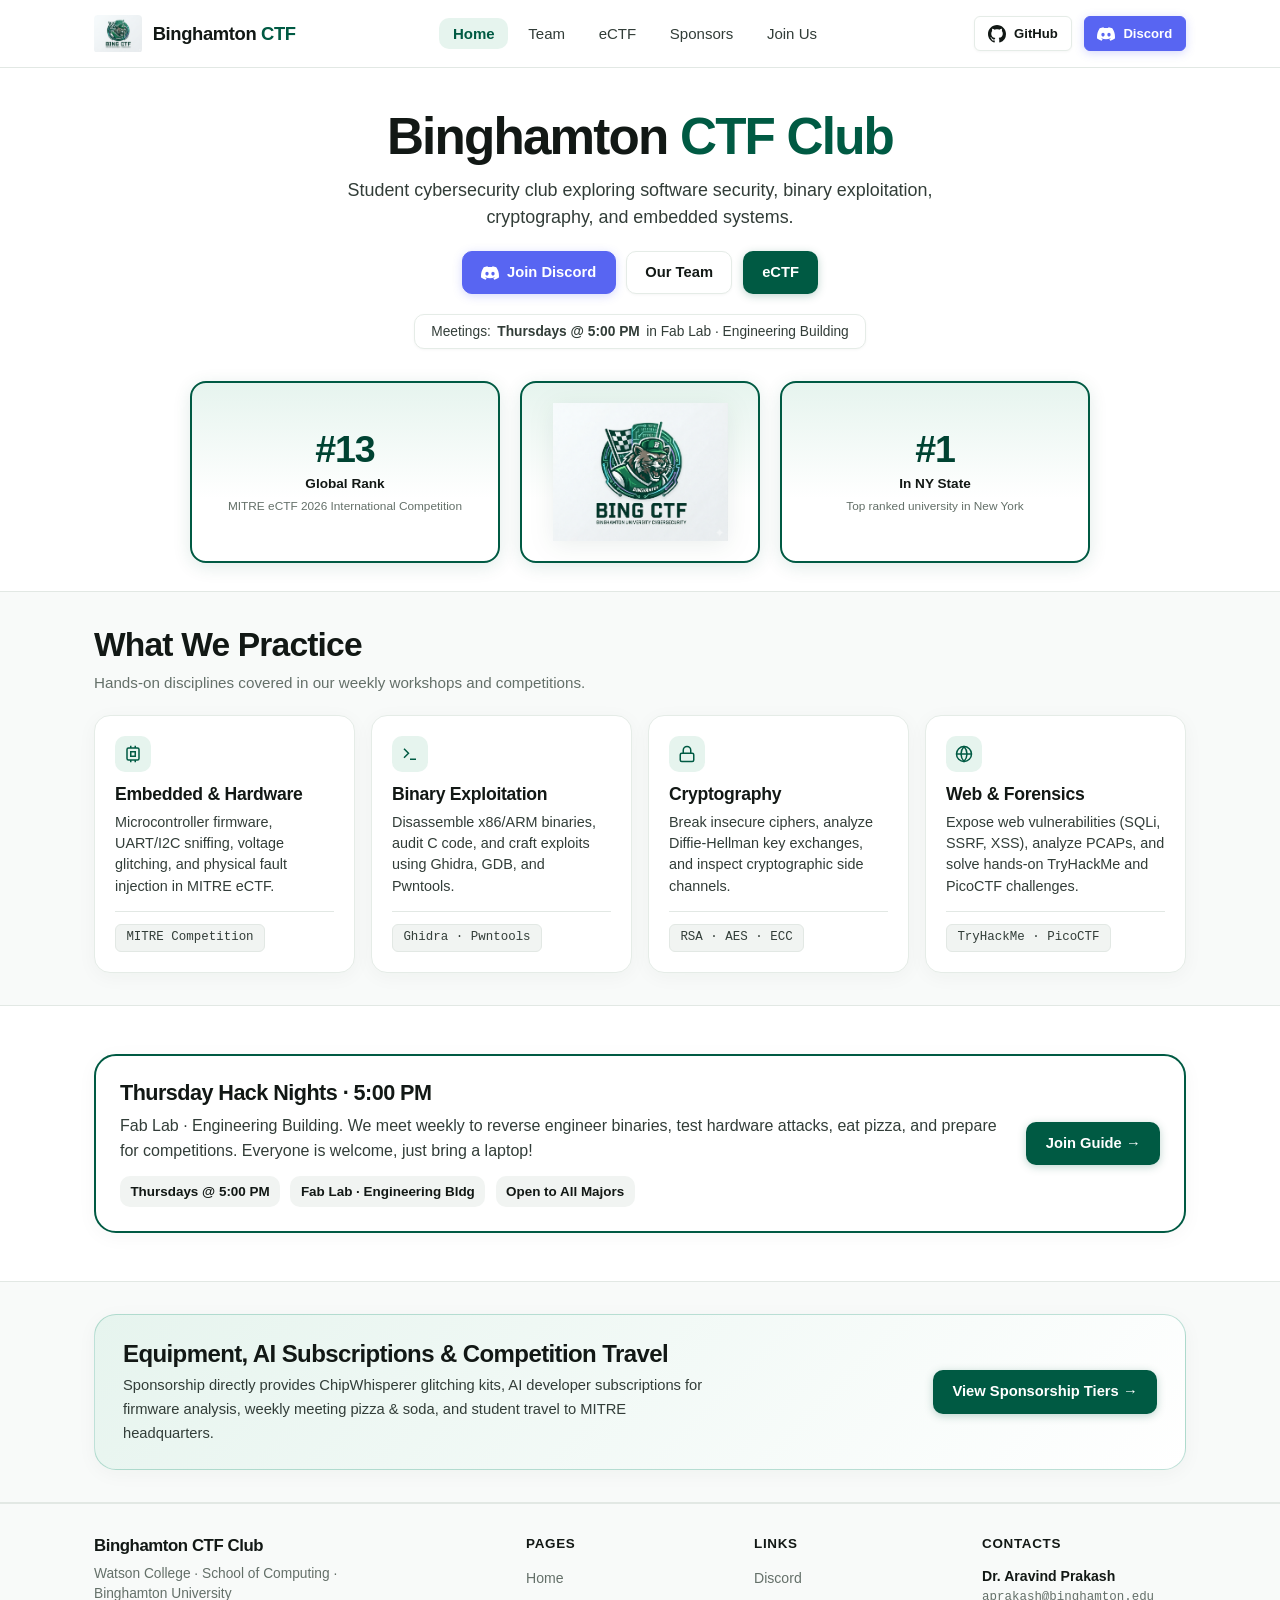
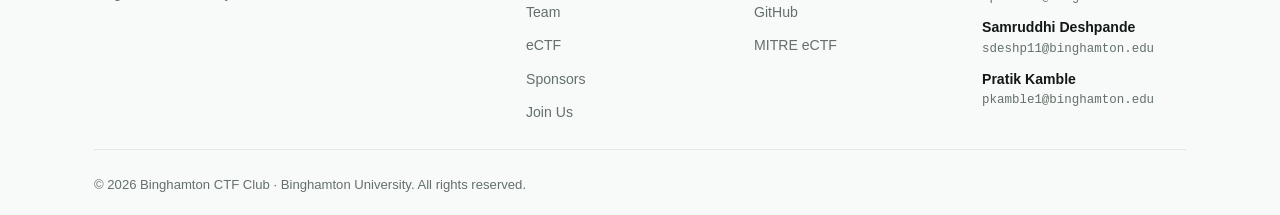
==== index.html @ 00c9251d "Fix team member photos in mobile view and enhance footer contact mailto links" ====
<!DOCTYPE html>
<html lang="en">
<head>
  <meta charset="UTF-8">
  <meta name="viewport" content="width=device-width, initial-scale=1.0, viewport-fit=cover">
  <title>Binghamton CTF Club | Binghamton University</title>
  <meta name="description" content="Official website of Binghamton CTF Club at Binghamton University. Ranked #13 globally in MITRE eCTF 2026. Weekly meetings every Thursday at 5 PM in Fab Lab.">
  <meta name="keywords" content="Binghamton CTF, Binghamton University, eCTF, MITRE eCTF, Watson College, School of Computing, Cybersecurity, Hardware Hacking">
  <meta name="author" content="Binghamton CTF Club">

  <!-- Open Graph -->
  <meta property="og:title" content="Binghamton CTF Club | Binghamton University">
  <meta property="og:description" content="Ranked #13 globally in MITRE eCTF 2026. Hardware security, binary analysis, and cybersecurity competitions.">
  <meta property="og:type" content="website">
  <meta property="og:url" content="https://bing-ctf.github.io/">
  <meta property="og:image" content="https://bing-ctf.github.io/assets/images/ectf-team-2026.jpg">

  <!-- Favicon & Styles -->
  <link rel="icon" type="image/png" href="assets/images/logo.png">
  <link rel="stylesheet" href="assets/css/style.css">
  <link rel="stylesheet" href="assets/css/ectf.css">
</head>
<body>

  <!-- Navigation Header -->
  <header class="site-header" role="banner">
    <div class="container header-container">
      <a href="index.html" class="brand-link" aria-label="Binghamton CTF Club Home">
        <img src="assets/images/logo.png" alt="Binghamton CTF Logo" class="brand-logo">
        <span class="brand-text-full">Binghamton <span style="color:var(--bing-green)">CTF</span></span>
        <span class="brand-text-short">Bing <span style="color:var(--bing-green)">CTF</span></span>
      </a>

      <nav aria-label="Main Navigation">
        <ul class="nav-links">
          <li><a href="index.html" class="nav-link active">Home</a></li>
          <li><a href="team.html" class="nav-link">Team</a></li>
          <li><a href="ectf.html" class="nav-link">eCTF</a></li>
          <li><a href="sponsors.html" class="nav-link">Sponsors</a></li>
          <li><a href="join.html" class="nav-link">Join Us</a></li>
        </ul>
      </nav>

      <div class="header-actions">
        <a href="https://github.com/bing-ctf" target="_blank" rel="noopener noreferrer" class="btn btn-secondary btn-sm" aria-label="GitHub Organization">
          <svg viewBox="0 0 16 16" fill="currentColor" aria-hidden="true"><path d="M8 0C3.58 0 0 3.58 0 8c0 3.54 2.29 6.53 5.47 7.59.4.07.55-.17.55-.38 0-.19-.01-.82-.01-1.49-2.01.37-2.53-.49-2.69-.94-.09-.23-.48-.94-.82-1.13-.28-.15-.68-.52-.01-.53.63-.01 1.08.58 1.23.82.72 1.21 1.87.87 2.33.66.07-.52.28-.87.51-1.07-1.78-.2-3.64-.89-3.64-3.95 0-.87.31-1.59.82-2.15-.08-.2-.36-1.02.08-2.12 0 0 .67-.21 2.2.82.64-.18 1.32-.27 2-.27.68 0 1.36.09 2 .27 1.53-1.04 2.2-.82 2.2-.82.44 1.1.16 1.92.08 2.12.51.56.82 1.27.82 2.15 0 3.07-1.87 3.75-3.65 3.95.29.25.54.73.54 1.48 0 1.07-.01 1.93-.01 2.2 0 .21.15.46.55.38A8.012 8.012 0 0 0 16 8c0-4.42-3.58-8-8-8z"/></svg>
          <span class="desktop-only">GitHub</span>
        </a>

        <a href="https://discord.gg/Rn5ER6Tw" target="_blank" rel="noopener noreferrer" class="btn btn-discord btn-sm" aria-label="Join Discord">
          <svg viewBox="0 0 16 16" fill="currentColor" aria-hidden="true"><path d="M13.545 2.907a13.227 13.227 0 0 0-3.257-1.011.05.05 0 0 0-.052.025c-.141.25-.297.577-.406.833a12.19 12.19 0 0 0-3.658 0 8.258 8.258 0 0 0-.412-.833.051.051 0 0 0-.052-.025c-1.125.194-2.22.534-3.257 1.011a.041.041 0 0 0-.021.018C.356 6.024-.213 9.047.066 12.032c.001.014.01.028.021.037a13.276 13.276 0 0 0 3.995 2.02.05.05 0 0 0 .056-.019c.308-.42.582-.863.818-1.329a.05.05 0 0 0-.01-.059.051.051 0 0 0-.018-.011 8.875 8.875 0 0 1-1.248-.595.05.05 0 0 1-.02-.066.051.051 0 0 1 .015-.019c.084-.063.168-.129.248-.195a.05.05 0 0 1 .051-.007c2.619 1.196 5.454 1.196 8.041 0a.052.052 0 0 1 .053.007c.08.066.164.132.248.195a.051.051 0 0 1-.004.085 8.254 8.254 0 0 1-1.249.594.05.05 0 0 0-.03.03.052.052 0 0 0 .003.041c.24.465.515.909.817 1.329a.05.05 0 0 0 .056.019 13.235 13.235 0 0 0 4.001-2.02.049.049 0 0 0 .021-.037c.334-3.451-.559-6.449-2.366-9.106a.034.034 0 0 0-.02-.019Zm-8.198 7.307c-.789 0-1.438-.724-1.438-1.612 0-.889.637-1.613 1.438-1.613.807 0 1.45.73 1.438 1.613 0 .888-.637 1.612-1.438 1.612Zm5.316 0c-.788 0-1.438-.724-1.438-1.612 0-.889.637-1.613 1.438-1.613.807 0 1.451.73 1.438 1.613 0 .888-.631 1.612-1.438 1.612Z"/></svg>
          <span class="desktop-only">Discord</span>
        </a>
      </div>
    </div>
  </header>



  <main id="main-content">
    <!-- Centered Hero Section with Symmetrical Stat & Logo Trio -->
    <section class="hero hero-centered">
      <div class="container">
        <div class="hero-content hero-content-center">
          <h1 class="hero-title">
            Binghamton <span class="highlight-green">CTF Club</span>
          </h1>

          <p class="hero-subtitle">
            Student cybersecurity club exploring software security, binary exploitation, cryptography, and embedded systems.
          </p>

          <div class="hero-cta-group hero-cta-center">
            <a href="https://discord.gg/Rn5ER6Tw" target="_blank" rel="noopener noreferrer" class="btn btn-discord">
              <svg viewBox="0 0 16 16" fill="currentColor" width="18" height="18"><path d="M13.545 2.907a13.227 13.227 0 0 0-3.257-1.011.05.05 0 0 0-.052.025c-.141.25-.297.577-.406.833a12.19 12.19 0 0 0-3.658 0 8.258 8.258 0 0 0-.412-.833.051.051 0 0 0-.052-.025c-1.125.194-2.22.534-3.257 1.011a.041.041 0 0 0-.021.018C.356 6.024-.213 9.047.066 12.032c.001.014.01.028.021.037a13.276 13.276 0 0 0 3.995 2.02.05.05 0 0 0 .056-.019c.308-.42.582-.863.818-1.329a.05.05 0 0 0-.01-.059.051.051 0 0 0-.018-.011 8.875 8.875 0 0 1-1.248-.595.05.05 0 0 1-.02-.066.051.051 0 0 1 .015-.019c.084-.063.168-.129.248-.195a.05.05 0 0 1 .051-.007c2.619 1.196 5.454 1.196 8.041 0a.052.052 0 0 1 .053.007c.08.066.164.132.248.195a.051.051 0 0 1-.004.085 8.254 8.254 0 0 1-1.249.594.05.05 0 0 0-.03.03.052.052 0 0 0 .003.041c.24.465.515.909.817 1.329a.05.05 0 0 0 .056.019 13.235 13.235 0 0 0 4.001-2.02.049.049 0 0 0 .021-.037c.334-3.451-.559-6.449-2.366-9.106a.034.034 0 0 0-.02-.019Zm-8.198 7.307c-.789 0-1.438-.724-1.438-1.612 0-.889.637-1.613 1.438-1.613.807 0 1.45.73 1.438 1.613 0 .888-.637 1.612-1.438 1.612Zm5.316 0c-.788 0-1.438-.724-1.438-1.612 0-.889.637-1.613 1.438-1.613.807 0 1.451.73 1.438 1.613 0 .888-.631 1.612-1.438 1.612Z"/></svg>
              <span>Join Discord</span>
            </a>
            <a href="team.html" class="btn btn-secondary">Our Team</a>
            <a href="ectf.html" class="btn btn-primary">eCTF</a>
          </div>

          <div class="hero-meeting-pill">
            Meetings: <strong>Thursdays @ 5:00 PM</strong> in Fab Lab · Engineering Building
          </div>
        </div>

        <!-- Symmetrical Trio: #13 | Logo | #1 -->
        <div class="hero-trio-grid">
          <!-- Left: #13 Global Rank -->
          <div class="stat-card stat-featured">
            <div class="stat-number">#13</div>
            <div class="stat-label">Global Rank</div>
            <div class="stat-desc">MITRE eCTF 2026 International Competition</div>
          </div>

          <!-- Center: Club Logo between the boxes -->
          <div class="hero-center-logo-card">
            <img src="assets/images/logo.png" alt="Binghamton CTF Club Logo" class="hero-center-logo">
          </div>

          <!-- Right: #1 In NY State -->
          <div class="stat-card stat-featured">
            <div class="stat-number">#1</div>
            <div class="stat-label">In NY State</div>
            <div class="stat-desc">Top ranked university in New York</div>
          </div>
        </div>
      </div>
    </section>

    <!-- What We Do: 4 Clean Tracks in One Row -->
    <section class="section section-alt">
      <div class="container">
        <div class="section-header">
          <h2 class="section-title">What We Practice</h2>
          <p class="section-desc">Hands-on disciplines covered in our weekly workshops and competitions.</p>
        </div>

        <div class="card-grid practice-grid">
          <div class="card">
            <div class="card-icon">
              <svg viewBox="0 0 24 24" fill="none" stroke="currentColor" stroke-width="2"><rect x="4" y="4" width="16" height="16" rx="2" ry="2"></rect><rect x="9" y="9" width="6" height="6"></rect><line x1="9" y1="1" x2="9" y2="4"></line><line x1="15" y1="1" x2="15" y2="4"></line><line x1="9" y1="20" x2="9" y2="23"></line><line x1="15" y1="20" x2="15" y2="23"></line></svg>
            </div>
            <h3 class="card-title">Embedded & Hardware</h3>
            <p class="card-body">Microcontroller firmware, UART/I2C sniffing, voltage glitching, and physical fault injection in MITRE eCTF.</p>
            <div class="card-footer">
              <span class="tag tag-mono">MITRE Competition</span>
            </div>
          </div>

          <div class="card">
            <div class="card-icon">
              <svg viewBox="0 0 24 24" fill="none" stroke="currentColor" stroke-width="2"><polyline points="4 17 10 11 4 5"></polyline><line x1="12" y1="19" x2="20" y2="19"></line></svg>
            </div>
            <h3 class="card-title">Binary Exploitation</h3>
            <p class="card-body">Disassemble x86/ARM binaries, audit C code, and craft exploits using Ghidra, GDB, and Pwntools.</p>
            <div class="card-footer">
              <span class="tag tag-mono">Ghidra · Pwntools</span>
            </div>
          </div>

          <div class="card">
            <div class="card-icon">
              <svg viewBox="0 0 24 24" fill="none" stroke="currentColor" stroke-width="2"><rect x="3" y="11" width="18" height="11" rx="2" ry="2"></rect><path d="M7 11V7a5 5 0 0 1 10 0v4"></path></svg>
            </div>
            <h3 class="card-title">Cryptography</h3>
            <p class="card-body">Break insecure ciphers, analyze Diffie-Hellman key exchanges, and inspect cryptographic side channels.</p>
            <div class="card-footer">
              <span class="tag tag-mono">RSA · AES · ECC</span>
            </div>
          </div>

          <div class="card">
            <div class="card-icon">
              <svg viewBox="0 0 24 24" fill="none" stroke="currentColor" stroke-width="2"><circle cx="12" cy="12" r="10"></circle><line x1="2" y1="12" x2="22" y2="12"></line><path d="M12 2a15.3 15.3 0 0 1 4 10 15.3 15.3 0 0 1-4 10 15.3 15.3 0 0 1-4-10 15.3 15.3 0 0 1 4-10z"></path></svg>
            </div>
            <h3 class="card-title">Web & Forensics</h3>
            <p class="card-body">Expose web vulnerabilities (SQLi, SSRF, XSS), analyze PCAPs, and solve hands-on TryHackMe and PicoCTF challenges.</p>
            <div class="card-footer">
              <span class="tag tag-mono">TryHackMe · PicoCTF</span>
            </div>
          </div>
        </div>
      </div>
    </section>

    <!-- Weekly Meetings Section -->
    <section class="section">
      <div class="container">
        <div class="meeting-banner">
          <div class="meeting-info">
            <h3>Thursday Hack Nights · 5:00 PM</h3>
            <p>Fab Lab · Engineering Building. We meet weekly to reverse engineer binaries, test hardware attacks, eat pizza, and prepare for competitions. Everyone is welcome, just bring a laptop!</p>
            <div class="meeting-meta">
              <span class="meeting-badge">Thursdays @ 5:00 PM</span>
              <span class="meeting-badge">Fab Lab · Engineering Bldg</span>
              <span class="meeting-badge">Open to All Majors</span>
            </div>
          </div>
          <div>
            <a href="join.html" class="btn btn-primary">Join Guide &rarr;</a>
          </div>
        </div>
      </div>
    </section>

    <!-- Sponsor Teaser Banner -->
    <section class="section section-alt">
      <div class="container">
        <div class="callout-banner">
          <div>
            <h3 style="font-size:1.5rem;margin-bottom:0.35rem">Equipment, AI Subscriptions & Competition Travel</h3>
            <p style="max-width:580px;font-size:0.92rem;color:var(--text-secondary);margin:0">
              Sponsorship directly provides ChipWhisperer glitching kits, AI developer subscriptions for firmware analysis, weekly meeting pizza & soda, and student travel to MITRE headquarters.
            </p>
          </div>
          <div>
            <a href="sponsors.html" class="btn btn-primary">View Sponsorship Tiers &rarr;</a>
          </div>
        </div>
      </div>
    </section>
  </main>

  <!-- Site Footer -->
  <footer class="site-footer">
    <div class="container">
      <div class="footer-grid">
        <div class="footer-brand">
          <h4>Binghamton CTF Club</h4>
          <p>Watson College · School of Computing · Binghamton University</p>
        </div>

        <div class="footer-col">
          <h5>Pages</h5>
          <ul class="footer-links">
            <li><a href="index.html" class="footer-link">Home</a></li>
            <li><a href="team.html" class="footer-link">Team</a></li>
            <li><a href="ectf.html" class="footer-link">eCTF</a></li>
            <li><a href="sponsors.html" class="footer-link">Sponsors</a></li>
            <li><a href="join.html" class="footer-link">Join Us</a></li>
          </ul>
        </div>

        <div class="footer-col">
          <h5>Links</h5>
          <ul class="footer-links">
            <li><a href="https://discord.gg/Rn5ER6Tw" target="_blank" rel="noopener noreferrer" class="footer-link">Discord</a></li>
            <li><a href="https://github.com/bing-ctf" target="_blank" rel="noopener noreferrer" class="footer-link">GitHub</a></li>
            <li><a href="https://ectf.mitre.org" target="_blank" rel="noopener noreferrer" class="footer-link">MITRE eCTF</a></li>
          </ul>
        </div>

        <div class="footer-col">
          <h5>Contacts</h5>
          <ul class="footer-links">
            <li>
              <a href="mailto:aprakash@binghamton.edu?subject=Binghamton%20CTF%20Inquiry" class="footer-link">
                <strong>Dr. Aravind Prakash</strong>
                <span class="footer-email">aprakash@binghamton.edu</span>
              </a>
            </li>
            <li>
              <a href="mailto:sdeshp11@binghamton.edu?subject=Binghamton%20CTF%20Inquiry" class="footer-link">
                <strong>Samruddhi Deshpande</strong>
                <span class="footer-email">sdeshp11@binghamton.edu</span>
              </a>
            </li>
            <li>
              <a href="mailto:pkamble1@binghamton.edu?subject=Binghamton%20CTF%20Inquiry" class="footer-link">
                <strong>Pratik Kamble</strong>
                <span class="footer-email">pkamble1@binghamton.edu</span>
              </a>
            </li>
          </ul>
        </div>
      </div>

      <div class="footer-bottom">
        <div>&copy; 2026 Binghamton CTF Club · Binghamton University. All rights reserved.</div>

      </div>
    </div>
  </footer>

  <!-- Mobile Bottom Navigation (Instagram Style) -->
  <nav class="mobile-bottom-nav" aria-label="Mobile Navigation">
    <a href="index.html" class="bottom-nav-item active" aria-label="Home">
      <svg viewBox="0 0 24 24" fill="none" stroke="currentColor" stroke-width="2" aria-hidden="true"><path d="M3 9l9-7 9 7v11a2 2 0 0 1-2 2H5a2 2 0 0 1-2-2z"></path><polyline points="9 22 9 12 15 12 15 22"></polyline></svg>
      <span>Home</span>
    </a>
    <a href="team.html" class="bottom-nav-item" aria-label="Team">
      <svg viewBox="0 0 24 24" fill="none" stroke="currentColor" stroke-width="2" aria-hidden="true"><path d="M17 21v-2a4 4 0 0 0-4-4H5a4 4 0 0 0-4 4v2"></path><circle cx="9" cy="7" r="4"></circle><path d="M23 21v-2a4 4 0 0 0-3-3.87"></path><path d="M16 3.13a4 4 0 0 1 0 7.75"></path></svg>
      <span>Team</span>
    </a>
    <a href="ectf.html" class="bottom-nav-item" aria-label="eCTF">
      <svg viewBox="0 0 24 24" fill="none" stroke="currentColor" stroke-width="2" aria-hidden="true"><path d="M4 15s1-1 4-1 5 2 8 2 4-1 4-1V3s-1 1-4 1-5-2-8-2-4 1-4 1z"></path><line x1="4" y1="22" x2="4" y2="15"></line></svg>
      <span>eCTF</span>
    </a>
    <a href="sponsors.html" class="bottom-nav-item" aria-label="Sponsors">
      <svg viewBox="0 0 24 24" fill="none" stroke="currentColor" stroke-width="2" aria-hidden="true"><polygon points="12 2 15.09 8.26 22 9.27 17 14.14 18.18 21.02 12 17.77 5.82 21.02 7 14.14 2 9.27 8.91 8.26 12 2"></polygon></svg>
      <span>Sponsors</span>
    </a>
    <a href="join.html" class="bottom-nav-item" aria-label="Join Us">
      <svg viewBox="0 0 24 24" fill="none" stroke="currentColor" stroke-width="2" aria-hidden="true"><path d="M16 21v-2a4 4 0 0 0-4-4H5a4 4 0 0 0-4 4v2"></path><circle cx="8.5" cy="7" r="4"></circle><line x1="20" y1="8" x2="20" y2="14"></line><line x1="23" y1="11" x2="17" y2="11"></line></svg>
      <span>Join Us</span>
    </a>
  </nav>

  <script src="assets/js/main.js"></script>
</body>
</html>
---- assets/css/style.css ----
/* ==========================================================================
   Binghamton CTF Club - Design System
   Inspired by pratikkamble.com with Binghamton University Green Accents
   ========================================================================== */

:root {
  /* Surface colors (Light Mode) */
  --surface-base: #ffffff;
  --surface-subtle: #f8faf9;
  --surface-muted: #f1f4f2;
  --surface-card: #ffffff;
  --surface-hover: #f3f6f4;
  --surface-code: #f6f8fa;

  /* Typography */
  --text-primary: #121815;
  --text-secondary: #323d38;
  --text-muted: #647069;
  --text-subtle: #8a968f;
  --text-inverse: #ffffff;

  /* Borders */
  --border-default: #e2e8e4;
  --border-card: #e5ece7;
  --border-strong: #c2cec7;

  /* Brand Accents */
  --bing-green: #005A43;        /* Official Binghamton University Green */
  --bing-green-dark: #004332;
  --bing-green-light: #008763;
  --bing-green-subtle: #e6f4ee;
  --accent-emerald: #10b981;
  --accent-gold: #b7791f;
  --accent-gold-subtle: #fef8ee;
  --accent-blue: #0969da;
  --accent-blue-subtle: #eff6ff;
  --accent-purple: #7928ca;
  --accent-red: #cf222e;
  --accent-red-subtle: #ffebe9;

  /* Discord Brand */
  --discord-brand: #5865F2;
  --discord-hover: #4752c4;

  /* Shadows */
  --shadow-sm: 0 1px 3px rgba(0, 0, 0, 0.04);
  --shadow-card: 0 4px 20px rgba(0, 45, 30, 0.04);
  --shadow-card-hover: 0 12px 32px rgba(0, 45, 30, 0.08);
  --shadow-nav: 0 2px 14px rgba(0, 0, 0, 0.04);

  /* Fonts */
  --font-sans: -apple-system, BlinkMacSystemFont, "SF Pro Text", "SF Pro Display", "Helvetica Neue", Helvetica, Arial, sans-serif;
  --font-mono: "SFMono-Regular", "SF Mono", Menlo, Monaco, Consolas, "Liberation Mono", monospace;

  /* Layout */
  --container-max: 1140px;
  --nav-height: 68px;
  --radius-sm: 6px;
  --radius-md: 10px;
  --radius-lg: 16px;
  --radius-xl: 22px;
  --radius-pill: 9999px;

  /* Transitions */
  --transition-fast: 0.15s ease;
  --transition-normal: 0.25s cubic-bezier(0.16, 1, 0.3, 1);
}


/* ==========================================================================
   Base Styles & Reset
   ========================================================================== */
*, *::before, *::after {
  box-sizing: border-box;
  margin: 0;
  padding: 0;
}

html {
  font-family: var(--font-sans);
  color: var(--text-primary);
  background-color: var(--surface-base);
  line-height: 1.6;
  -webkit-font-smoothing: antialiased;
  -moz-osx-font-smoothing: grayscale;
  scroll-behavior: smooth;
  text-rendering: optimizeLegibility;
}

body {
  min-height: 100vh;
  display: flex;
  flex-direction: column;
  background-color: var(--surface-base);
  color: var(--text-primary);
  overflow-x: hidden;
  transition: background-color var(--transition-normal), color var(--transition-normal);
}

a {
  color: var(--bing-green);
  text-decoration: none;
  transition: color var(--transition-fast), opacity var(--transition-fast);
}

a:hover {
  color: var(--bing-green-light);
}

img {
  max-width: 100%;
  height: auto;
  display: block;
}

h1, h2, h3, h4, h5, h6 {
  color: var(--text-primary);
  font-weight: 700;
  line-height: 1.25;
  letter-spacing: -0.025em;
}

p {
  color: var(--text-secondary);
}

code, pre {
  font-family: var(--font-mono);
}

.container {
  width: 100%;
  max-width: var(--container-max);
  margin-left: auto;
  margin-right: auto;
  padding-left: 1.5rem;
  padding-right: 1.5rem;
}

/* ==========================================================================
   Header & Navigation
   ========================================================================== */
.site-header {
  position: sticky;
  top: 0;
  z-index: 100;
  height: var(--nav-height);
  background-color: rgba(255, 255, 255, 0.88);
  backdrop-filter: saturate(180%) blur(16px);
  -webkit-backdrop-filter: saturate(180%) blur(16px);
  border-bottom: 1px solid var(--border-default);
  transition: background-color var(--transition-normal), border-color var(--transition-normal);
}

.header-container {
  height: 100%;
  display: flex;
  align-items: center;
  justify-content: space-between;
  gap: 1.5rem;
}

.brand-link {
  display: inline-flex;
  align-items: center;
  gap: 0.65rem;
  font-weight: 700;
  font-size: 1.15rem;
  color: var(--text-primary);
  letter-spacing: -0.02em;
}

.brand-link:hover {
  color: var(--bing-green);
}

.brand-text-short {
  display: none;
}

.brand-logo {
  height: 38px;
  width: auto;
  object-fit: contain;
  border-radius: 4px;
}

.brand-badge {
  display: inline-block;
  padding: 0.15rem 0.5rem;
  font-size: 0.72rem;
  font-family: var(--font-mono);
  font-weight: 600;
  background: var(--bing-green-subtle);
  color: var(--bing-green);
  border-radius: var(--radius-pill);
  border: 1px solid rgba(0, 135, 99, 0.2);
}

.nav-links {
  display: flex;
  align-items: center;
  list-style: none;
  gap: 0.4rem;
}

.nav-link {
  padding: 0.45rem 0.85rem;
  color: var(--text-secondary);
  font-weight: 500;
  font-size: 0.94rem;
  border-radius: var(--radius-md);
  transition: color var(--transition-fast), background-color var(--transition-fast);
}

.nav-link:hover {
  color: var(--text-primary);
  background-color: var(--surface-hover);
}

.nav-link.active {
  color: var(--bing-green);
  background-color: var(--bing-green-subtle);
  font-weight: 600;
}

.header-actions {
  display: flex;
  align-items: center;
  gap: 0.75rem;
}


/* ==========================================================================
   Mobile Bottom Navigation Bar (Instagram Style)
   ========================================================================== */
.mobile-bottom-nav {
  display: none;
}

@media (max-width: 768px) {
  body {
    padding-bottom: calc(62px + env(safe-area-inset-bottom, 0px));
  }

  .mobile-bottom-nav {
    display: grid;
    grid-template-columns: repeat(5, 1fr);
    position: fixed;
    bottom: 0;
    left: 0;
    right: 0;
    height: calc(58px + env(safe-area-inset-bottom, 0px));
    padding-bottom: env(safe-area-inset-bottom, 0px);
    background-color: rgba(255, 255, 255, 0.95);
    backdrop-filter: saturate(180%) blur(20px);
    -webkit-backdrop-filter: saturate(180%) blur(20px);
    border-top: 1px solid var(--border-default);
    box-shadow: 0 -3px 16px rgba(0, 45, 30, 0.08);
    z-index: 1000;
  }

  .bottom-nav-item {
    display: flex;
    flex-direction: column;
    align-items: center;
    justify-content: center;
    gap: 3px;
    color: var(--text-muted);
    text-decoration: none;
    font-size: 0.68rem;
    font-weight: 500;
    letter-spacing: 0.01em;
    padding: 0.35rem 0.15rem;
    transition: color var(--transition-fast), transform var(--transition-fast);
    -webkit-tap-highlight-color: transparent;
  }

  .bottom-nav-item svg {
    width: 21px;
    height: 21px;
    transition: transform var(--transition-fast), stroke var(--transition-fast);
  }

  .bottom-nav-item:active {
    transform: scale(0.92);
  }

  .bottom-nav-item.active {
    color: var(--bing-green);
    font-weight: 700;
  }

  .bottom-nav-item.active svg {
    stroke-width: 2.3;
    filter: drop-shadow(0 2px 4px rgba(0, 90, 67, 0.25));
  }
}

/* ==========================================================================
   Pills & Buttons
   ========================================================================== */
.btn {
  display: inline-flex;
  align-items: center;
  justify-content: center;
  gap: 0.5rem;
  padding: 0.55rem 1.15rem;
  font-size: 0.92rem;
  font-weight: 600;
  border-radius: var(--radius-md);
  border: 1px solid transparent;
  cursor: pointer;
  text-decoration: none;
  transition: all var(--transition-fast);
  white-space: nowrap;
}

.btn svg {
  width: 18px;
  height: 18px;
  flex-shrink: 0;
}

.btn-primary {
  background-color: var(--bing-green);
  color: #ffffff !important;
  box-shadow: 0 2px 8px rgba(0, 90, 67, 0.25);
}

.btn-primary:hover {
  background-color: var(--bing-green-light);
  transform: translateY(-1px);
  box-shadow: 0 4px 12px rgba(0, 90, 67, 0.35);
}

.btn-secondary {
  background-color: var(--surface-card);
  color: var(--text-primary) !important;
  border-color: var(--border-card);
  box-shadow: var(--shadow-sm);
}

.btn-secondary:hover {
  background-color: var(--surface-hover);
  border-color: var(--border-strong);
  transform: translateY(-1px);
}

.btn-discord {
  background-color: var(--discord-brand);
  color: #ffffff !important;
  border-color: var(--discord-brand);
  box-shadow: 0 2px 10px rgba(88, 101, 242, 0.25);
}

.btn-discord:hover {
  background-color: var(--discord-hover);
  transform: translateY(-1px);
  box-shadow: 0 4px 16px rgba(88, 101, 242, 0.4);
}

.btn-github {
  background-color: var(--surface-card);
  color: var(--text-primary) !important;
  border-color: var(--border-card);
}

.btn-github:hover {
  background-color: var(--surface-hover);
  border-color: var(--border-strong);
}

.btn-sm {
  padding: 0.35rem 0.8rem;
  font-size: 0.82rem;
  border-radius: var(--radius-sm);
}

/* ==========================================================================
   Tags & Badges
   ========================================================================== */
.tag {
  display: inline-flex;
  align-items: center;
  gap: 0.35rem;
  padding: 0.2rem 0.65rem;
  font-size: 0.78rem;
  font-family: var(--font-mono);
  font-weight: 500;
  border-radius: var(--radius-sm);
  border: 1px solid var(--border-default);
  background: var(--surface-muted);
  color: var(--text-secondary);
}

.tag-mono {
  background: var(--surface-muted);
  color: var(--text-secondary);
  border-color: var(--border-default);
}

.tag-green {
  background: var(--bing-green-subtle);
  color: var(--bing-green);
  border-color: rgba(0, 135, 99, 0.25);
  font-weight: 600;
}

.tag-gold {
  background: var(--accent-gold-subtle);
  color: var(--accent-gold);
  border-color: rgba(183, 121, 31, 0.25);
  font-weight: 600;
}

.tag-blue {
  background: var(--accent-blue-subtle);
  color: var(--accent-blue);
  border-color: rgba(9, 105, 218, 0.25);
}

/* ==========================================================================
   Split Hero Section with Photo Card
   ========================================================================== */
.hero {
  padding: 2.25rem 0 1.5rem;
  position: relative;
}

.hero-centered {
  padding: 2.5rem 0 1.75rem;
  text-align: center;
}

.hero-content-center {
  max-width: 760px;
  margin-left: auto;
  margin-right: auto;
  margin-bottom: 2rem;
  display: flex;
  flex-direction: column;
  align-items: center;
  text-align: center;
}

.hero-content-center .hero-title {
  margin-bottom: 0.75rem;
}

.hero-content-center .hero-subtitle {
  max-width: 640px;
  margin-left: auto;
  margin-right: auto;
  margin-bottom: 1.25rem;
}

.hero-cta-center {
  justify-content: center;
  margin-bottom: 1rem;
}

.hero-meeting-pill {
  display: inline-flex;
  align-items: center;
  gap: 0.4rem;
  font-size: 0.86rem;
  color: var(--text-secondary);
  background-color: var(--surface-card);
  border: 1px solid var(--border-card);
  padding: 0.35rem 1rem;
  border-radius: var(--radius-md);
  box-shadow: var(--shadow-sm);
}

/* Symmetrical Hero Trio: #13 | Logo | #1 */
.hero-trio-grid {
  display: grid;
  grid-template-columns: 1fr 240px 1fr;
  gap: 1.25rem;
  align-items: stretch;
  max-width: 900px;
  margin: 0 auto;
}

.hero-center-logo-card {
  background: linear-gradient(180deg, var(--bing-green-subtle) 0%, var(--surface-card) 65%);
  border: 2px solid var(--bing-green);
  border-radius: var(--radius-lg);
  box-shadow: 0 4px 18px rgba(0, 90, 67, 0.12);
  padding: 1.25rem 1rem;
  display: flex;
  align-items: center;
  justify-content: center;
  transition: transform var(--transition-fast), border-color var(--transition-fast), box-shadow var(--transition-fast);
}

.hero-center-logo-card:hover {
  transform: translateY(-2px);
  border-color: var(--bing-green-dark);
  box-shadow: 0 6px 22px rgba(0, 90, 67, 0.18);
}

.hero-center-logo {
  max-width: 175px;
  max-height: 145px;
  width: auto;
  height: auto;
  object-fit: contain;
  filter: drop-shadow(0 4px 12px rgba(0, 45, 30, 0.08));
}

.hero-split {
  display: grid;
  grid-template-columns: 1.15fr 0.85fr;
  gap: 2rem;
  align-items: center;
}

.hero-eyebrow {
  display: inline-flex;
  align-items: center;
  gap: 0.5rem;
  padding: 0.25rem 0.75rem;
  border-radius: var(--radius-pill);
  background-color: var(--bing-green-subtle);
  color: var(--bing-green);
  font-size: 0.82rem;
  font-weight: 600;
  border: 1px solid rgba(0, 135, 99, 0.25);
  margin-bottom: 0.85rem;
}

.hero-title {
  font-size: clamp(2.1rem, 5vw, 3.2rem);
  font-weight: 800;
  line-height: 1.12;
  letter-spacing: -0.035em;
  color: var(--text-primary);
  margin-bottom: 0.75rem;
}

.hero-title .highlight-green {
  color: var(--bing-green);
}

.hero-subtitle {
  font-size: clamp(0.98rem, 1.6vw, 1.12rem);
  color: var(--text-secondary);
  line-height: 1.5;
  margin-bottom: 1.25rem;
}

.hero-cta-group {
  display: flex;
  flex-wrap: wrap;
  gap: 0.65rem;
  margin-bottom: 1.25rem;
}

/* Hero Photo / Logo Card */
.hero-photo-card,
.hero-logo-card {
  position: relative;
  border-radius: var(--radius-xl);
  overflow: hidden;
  box-shadow: var(--shadow-card-hover);
  border: 1px solid var(--border-card);
  background-color: var(--surface-card);
  transition: transform var(--transition-fast), border-color var(--transition-fast);
}

.hero-photo-card:hover,
.hero-logo-card:hover {
  transform: translateY(-3px);
  border-color: var(--bing-green);
}

.hero-logo-card {
  background: linear-gradient(180deg, var(--surface-subtle) 0%, var(--surface-card) 100%);
  padding: 2.5rem 2rem;
  text-align: center;
  display: flex;
  flex-direction: column;
  align-items: center;
  justify-content: center;
  min-height: 260px;
}

.hero-club-logo {
  max-width: 250px;
  max-height: 250px;
  width: auto;
  height: auto;
  object-fit: contain;
  margin: 0;
  filter: drop-shadow(0 8px 18px rgba(0, 45, 30, 0.08));
}

.hero-photo-card img {
  width: 100%;
  height: 320px;
  object-fit: cover;
  object-position: center 25%;
}

.hero-photo-caption {
  padding: 1rem 1.25rem;
  background: var(--surface-card);
  border-top: 1px solid var(--border-default);
}

.hero-photo-badge {
  position: absolute;
  top: 12px;
  right: 12px;
  background: rgba(0, 90, 67, 0.92);
  color: #ffffff;
  padding: 0.25rem 0.7rem;
  border-radius: var(--radius-sm);
  font-size: 0.76rem;
  font-weight: 700;
  backdrop-filter: blur(8px);
  box-shadow: 0 4px 12px rgba(0, 0, 0, 0.25);
}

/* ==========================================================================
   Stat Counters Strip
   ========================================================================== */
.stats-strip {
  display: grid;
  grid-template-columns: repeat(4, 1fr);
  gap: 1rem;
  margin-top: 0.75rem;
  margin-bottom: 1.75rem;
}

.stats-strip.stats-strip-duo {
  grid-template-columns: repeat(2, 1fr);
  max-width: 680px;
  margin-left: auto;
  margin-right: auto;
}

@media (max-width: 600px) {
  .stats-strip.stats-strip-duo {
    grid-template-columns: 1fr;
  }
}

.stat-card {
  padding: 1rem 0.85rem;
  background-color: var(--surface-card);
  border: 1px solid var(--border-card);
  border-radius: var(--radius-lg);
  box-shadow: var(--shadow-card);
  text-align: center;
  transition: transform var(--transition-fast), border-color var(--transition-fast);
  display: flex;
  flex-direction: column;
  justify-content: center;
  align-items: center;
}

.stat-card:hover {
  transform: translateY(-2px);
  border-color: var(--border-strong);
}

.stat-card.stat-featured {
  border: 2px solid var(--bing-green);
  background: linear-gradient(180deg, var(--bing-green-subtle) 0%, var(--surface-card) 65%);
  box-shadow: 0 4px 18px rgba(0, 90, 67, 0.12);
}

.stat-pill {
  display: inline-block;
  font-size: 0.68rem;
  font-family: var(--font-mono);
  font-weight: 700;
  text-transform: uppercase;
  letter-spacing: 0.05em;
  background-color: var(--bing-green);
  color: #ffffff;
  padding: 0.15rem 0.55rem;
  border-radius: var(--radius-pill);
  margin-bottom: 0.4rem;
}

.stat-number {
  font-size: 2.1rem;
  font-weight: 800;
  letter-spacing: -0.03em;
  color: var(--bing-green);
  line-height: 1.1;
  margin-bottom: 0.2rem;
}

.stat-card.stat-featured .stat-number {
  font-size: 2.35rem;
  color: var(--bing-green-dark);
}

.stat-label {
  font-size: 0.85rem;
  font-weight: 600;
  color: var(--text-primary);
  margin-bottom: 0.1rem;
}

.stat-desc {
  font-size: 0.74rem;
  color: var(--text-muted);
}

/* ==========================================================================
   Homepage Visual Story Gallery
   ========================================================================== */
.home-gallery-grid {
  display: grid;
  grid-template-columns: 1.25fr 1fr;
  gap: 1.25rem;
  margin: 1.25rem 0;
}

.gallery-card {
  background-color: var(--surface-card);
  border: 1px solid var(--border-card);
  border-radius: var(--radius-lg);
  overflow: hidden;
  box-shadow: var(--shadow-card);
  display: flex;
  flex-direction: column;
  transition: transform var(--transition-fast), border-color var(--transition-fast);
}

.gallery-card:hover {
  transform: translateY(-2px);
  border-color: var(--border-strong);
}

.gallery-card img {
  width: 100%;
  height: 270px;
  object-fit: cover;
  background-color: var(--surface-muted);
}

.gallery-card-content {
  padding: 1.25rem 1.5rem;
}

.gallery-card-title {
  font-size: 1.1rem;
  font-weight: 700;
  margin-bottom: 0.25rem;
}

.gallery-card-desc {
  font-size: 0.88rem;
  color: var(--text-muted);
  line-height: 1.45;
}

/* ==========================================================================
   Section Headers & Cards
   ========================================================================== */
.section {
  padding: 2rem 0;
}

.section-alt {
  background-color: var(--surface-subtle);
  border-top: 1px solid var(--border-default);
  border-bottom: 1px solid var(--border-default);
}

.section-header {
  margin-bottom: 1.25rem;
}

.section-eyebrow {
  font-family: var(--font-mono);
  font-size: 0.78rem;
  font-weight: 600;
  text-transform: uppercase;
  letter-spacing: 0.08em;
  color: var(--bing-green);
  margin-bottom: 0.35rem;
}

.section-title {
  font-size: clamp(1.6rem, 3.5vw, 2.1rem);
  font-weight: 700;
  letter-spacing: -0.025em;
  color: var(--text-primary);
  margin-bottom: 0.4rem;
}

.section-desc {
  font-size: 0.95rem;
  color: var(--text-muted);
  max-width: 640px;
  line-height: 1.5;
}

.card-grid {
  display: grid;
  grid-template-columns: repeat(auto-fit, minmax(260px, 1fr));
  gap: 1.15rem;
}

.four-col-grid,
.practice-grid {
  grid-template-columns: repeat(4, 1fr);
  gap: 1rem;
}

@media (max-width: 960px) {
  .four-col-grid,
  .practice-grid {
    grid-template-columns: repeat(2, 1fr);
  }
}

@media (max-width: 540px) {
  .four-col-grid,
  .practice-grid {
    grid-template-columns: 1fr;
  }
}

.student-quote {
  font-size: 0.84rem;
  font-style: italic;
  color: var(--text-secondary);
  line-height: 1.45;
  margin-top: 0.75rem;
  padding-top: 0.75rem;
  border-top: 1px solid var(--border-default);
}

.card {
  background-color: var(--surface-card);
  border: 1px solid var(--border-card);
  border-radius: var(--radius-lg);
  padding: 1.25rem;
  box-shadow: var(--shadow-card);
  transition: transform var(--transition-fast), border-color var(--transition-fast);
  display: flex;
  flex-direction: column;
}

.card:hover {
  transform: translateY(-2px);
  border-color: var(--border-strong);
}

.card-icon {
  width: 36px;
  height: 36px;
  border-radius: var(--radius-md);
  background-color: var(--bing-green-subtle);
  color: var(--bing-green);
  display: inline-flex;
  align-items: center;
  justify-content: center;
  margin-bottom: 0.75rem;
}

.card-icon svg {
  width: 18px;
  height: 18px;
}

.card-title {
  font-size: 1.1rem;
  font-weight: 700;
  letter-spacing: -0.015em;
  color: var(--text-primary);
  margin-bottom: 0.35rem;
}

.card-body {
  font-size: 0.9rem;
  color: var(--text-secondary);
  line-height: 1.48;
  margin-bottom: 0.85rem;
  flex-grow: 1;
}

.card-footer {
  display: flex;
  align-items: center;
  justify-content: space-between;
  gap: 0.5rem;
  padding-top: 0.75rem;
  border-top: 1px solid var(--border-default);
}

/* Callout Banner */
.callout-banner {
  background: linear-gradient(135deg, var(--bing-green-subtle) 0%, var(--surface-card) 100%);
  border: 1px solid rgba(0, 135, 99, 0.25);
  border-radius: var(--radius-xl);
  padding: 1.5rem 1.75rem;
  display: flex;
  flex-direction: column;
  gap: 1.25rem;
  box-shadow: var(--shadow-card);
}

@media (min-width: 768px) {
  .callout-banner {
    flex-direction: row;
    align-items: center;
    justify-content: space-between;
  }
}

/* ==========================================================================
   Meeting Card Feature
   ========================================================================== */
.meeting-banner {
  background-color: var(--surface-card);
  border: 2px solid var(--bing-green);
  border-radius: var(--radius-xl);
  padding: 1.5rem;
  display: grid;
  grid-template-columns: 1fr auto;
  gap: 1.5rem;
  align-items: center;
  box-shadow: var(--shadow-card);
  margin: 1rem 0;
}

.meeting-info h3 {
  font-size: 1.35rem;
  margin-bottom: 0.35rem;
}

.meeting-meta {
  display: flex;
  flex-wrap: wrap;
  gap: 0.65rem;
  margin-top: 0.75rem;
}

.meeting-badge {
  display: inline-flex;
  align-items: center;
  gap: 0.4rem;
  padding: 0.3rem 0.65rem;
  background-color: var(--surface-muted);
  border-radius: var(--radius-md);
  font-size: 0.84rem;
  font-weight: 600;
  color: var(--text-primary);
}

.meeting-badge svg {
  width: 15px;
  height: 15px;
  color: var(--bing-green);
}

/* ==========================================================================
   Footer
   ========================================================================== */
.site-footer {
  margin-top: auto;
  background-color: var(--surface-subtle);
  border-top: 1px solid var(--border-default);
  padding: 2rem 0 1.25rem;
}

.footer-grid {
  display: grid;
  grid-template-columns: 2fr 1fr 1fr 1fr;
  gap: 1.5rem;
  margin-bottom: 1.5rem;
}

.footer-brand h4 {
  font-size: 1.05rem;
  margin-bottom: 0.4rem;
}

.footer-brand p {
  font-size: 0.86rem;
  color: var(--text-muted);
  line-height: 1.5;
  max-width: 300px;
}

.footer-col h5 {
  font-size: 0.84rem;
  font-weight: 700;
  text-transform: uppercase;
  letter-spacing: 0.05em;
  color: var(--text-primary);
  margin-bottom: 0.75rem;
}

.footer-links {
  list-style: none;
  display: flex;
  flex-direction: column;
  gap: 0.5rem;
}

.footer-link {
  font-size: 0.88rem;
  color: var(--text-muted);
  text-decoration: none;
  transition: color var(--transition-fast);
}

.footer-link strong {
  display: block;
  color: var(--text-primary);
  font-weight: 600;
  font-size: 0.88rem;
  transition: color var(--transition-fast);
}

.footer-link:hover strong,
.footer-link:hover {
  color: var(--bing-green);
}

.footer-email {
  display: block;
  font-size: 0.78rem;
  color: var(--text-muted);
  font-family: var(--font-mono);
  margin-top: 1px;
  transition: color var(--transition-fast);
}

.footer-link:hover .footer-email {
  color: var(--bing-green);
}

.footer-bottom {
  display: flex;
  flex-wrap: wrap;
  align-items: center;
  justify-content: space-between;
  gap: 1rem;
  padding-top: 1.5rem;
  border-top: 1px solid var(--border-default);
  font-size: 0.82rem;
  color: var(--text-muted);
}

.footer-socials {
  display: flex;
  align-items: center;
  gap: 0.75rem;
}

.footer-social-link {
  color: var(--text-muted);
  padding: 0.35rem;
  display: inline-flex;
}

.footer-social-link:hover {
  color: var(--text-primary);
}

.footer-social-link svg {
  width: 18px;
  height: 18px;
}

/* ==========================================================================
   Responsive Breakpoints
   ========================================================================== */
@media (max-width: 900px) {
  .hero-split {
    grid-template-columns: 1fr;
  }

  .home-gallery-grid {
    grid-template-columns: 1fr;
  }

  .stats-strip {
    grid-template-columns: repeat(2, 1fr);
  }

  .footer-grid {
    grid-template-columns: 1fr 1fr;
  }
}

@media (max-width: 768px) {
  .nav-links {
    display: none;
  }

  .mobile-menu-btn,
  .mobile-drawer {
    display: none !important;
  }

  .header-actions {
    gap: 0.5rem;
  }

  .header-actions .btn-sm {
    padding: 0;
    width: 36px;
    height: 36px;
    border-radius: var(--radius-md);
    display: inline-flex;
    align-items: center;
    justify-content: center;
  }

  .header-actions .btn-sm .desktop-only {
    display: none;
  }

  .hero-trio-grid {
    grid-template-columns: 1fr;
    max-width: 380px;
    margin: 0 auto;
    gap: 1rem;
  }

  .hero-center-logo-card {
    order: -1;
    min-height: 170px;
  }

  .meeting-banner {
    grid-template-columns: 1fr;
  }
}

@media (max-width: 600px) {
  .container {
    padding-left: 1rem;
    padding-right: 1rem;
  }

  .brand-text-full {
    display: none;
  }

  .brand-text-short {
    display: inline;
  }

  .hero-trio-grid {
    max-width: 100%;
  }

  .hero-title {
    font-size: clamp(1.85rem, 6.5vw, 2.6rem);
  }
}

@media (max-width: 520px) {
  .stats-strip {
    grid-template-columns: 1fr;
  }

  .footer-grid {
    grid-template-columns: 1fr;
  }

  .hero-cta-group .btn {
    width: 100%;
  }
}
---- assets/css/ectf.css ----
/* ==========================================================================
   Binghamton CTF Club - Specialized Components (eCTF, Sponsors, Team, Join)
   ========================================================================== */

/* Page Header */
.page-header {
  padding: 1.75rem 0 1.25rem;
  border-bottom: 1px solid var(--border-default);
  margin-bottom: 1.5rem;
  background: linear-gradient(180deg, var(--surface-subtle) 0%, var(--surface-base) 100%);
}

.page-header .page-title {
  font-size: clamp(1.85rem, 4vw, 2.5rem);
  font-weight: 800;
  letter-spacing: -0.03em;
  margin-bottom: 0.4rem;
}

.page-header .page-lead {
  font-size: 1rem;
  color: var(--text-secondary);
  max-width: 680px;
  line-height: 1.5;
}

/* ==========================================================================
   eCTF Showcase & Progression
   ========================================================================== */
.progression-grid {
  display: grid;
  grid-template-columns: repeat(3, 1fr);
  gap: 1.15rem;
  margin: 1.25rem 0;
}

.progression-card {
  background-color: var(--surface-card);
  border: 1px solid var(--border-card);
  border-radius: var(--radius-lg);
  padding: 1.25rem 1.15rem;
  box-shadow: var(--shadow-card);
  display: flex;
  flex-direction: column;
}



.progression-year {
  font-family: var(--font-mono);
  font-size: 0.78rem;
  font-weight: 700;
  color: var(--bing-green);
  text-transform: uppercase;
  margin-bottom: 0.25rem;
}

.progression-rank {
  font-size: 2.1rem;
  font-weight: 800;
  letter-spacing: -0.03em;
  line-height: 1.1;
  color: var(--text-primary);
  margin-bottom: 0.2rem;
}



.progression-title {
  font-size: 1rem;
  font-weight: 700;
  margin-bottom: 0.35rem;
}

.progression-desc {
  font-size: 0.88rem;
  color: var(--text-secondary);
  line-height: 1.48;
  margin-bottom: 0.85rem;
  flex-grow: 1;
}

/* Image Showcase Grid */
.media-grid {
  display: grid;
  grid-template-columns: repeat(2, 1fr);
  gap: 1.25rem;
  margin: 1.25rem 0;
}

.media-card {
  background-color: var(--surface-card);
  border: 1px solid var(--border-card);
  border-radius: var(--radius-lg);
  overflow: hidden;
  box-shadow: var(--shadow-card);
  display: flex;
  flex-direction: column;
}

.media-card img {
  width: 100%;
  height: auto;
  max-height: 440px;
  object-fit: contain;
  background-color: var(--surface-muted);
  display: block;
}

.media-card-caption {
  padding: 1rem 1.15rem;
}

.media-card-title {
  font-size: 1rem;
  font-weight: 700;
  margin-bottom: 0.2rem;
}

.media-card-desc {
  font-size: 0.85rem;
  color: var(--text-muted);
  line-height: 1.42;
}

/* Quote Callout */
.story-quote-card {
  background-color: var(--surface-card);
  border-left: 4px solid var(--bing-green);
  border-top: 1px solid var(--border-card);
  border-right: 1px solid var(--border-card);
  border-bottom: 1px solid var(--border-card);
  border-radius: 0 var(--radius-lg) var(--radius-lg) 0;
  padding: 1.15rem 1.35rem;
  margin: 1.25rem 0;
  box-shadow: var(--shadow-card);
}

.story-quote-card blockquote {
  font-size: 0.98rem;
  font-style: italic;
  color: var(--text-primary);
  line-height: 1.5;
  margin-bottom: 0.4rem;
}

.story-quote-card cite {
  font-style: normal;
  font-size: 0.84rem;
  font-weight: 600;
  color: var(--bing-green);
  display: block;
}

.story-quote-card cite span {
  font-weight: 400;
  color: var(--text-muted);
}

/* ==========================================================================
   Sponsorship Packages & Fund Breakdown
   ========================================================================== */
.funds-grid {
  display: grid;
  grid-template-columns: repeat(4, 1fr);
  gap: 1.15rem;
  margin: 1.25rem 0 2rem;
}

@media (max-width: 960px) {
  .funds-grid {
    grid-template-columns: repeat(2, 1fr);
  }
}

@media (max-width: 540px) {
  .funds-grid {
    grid-template-columns: 1fr;
  }
}

.fund-card {
  background-color: var(--surface-card);
  border: 1px solid var(--border-card);
  border-radius: var(--radius-lg);
  padding: 1.25rem;
  box-shadow: var(--shadow-card);
  display: flex;
  flex-direction: column;
}

.fund-card-icon {
  width: 38px;
  height: 38px;
  border-radius: var(--radius-md);
  background-color: var(--bing-green-subtle);
  color: var(--bing-green);
  display: inline-flex;
  align-items: center;
  justify-content: center;
  margin-bottom: 0.75rem;
}

.fund-card-title {
  font-size: 1.05rem;
  font-weight: 700;
  color: var(--text-primary);
  margin-bottom: 0.35rem;
}

.fund-card-desc {
  font-size: 0.86rem;
  color: var(--text-secondary);
  line-height: 1.45;
}

.tiers-grid {
  display: grid;
  grid-template-columns: repeat(3, 1fr);
  gap: 1.25rem;
  margin: 1.5rem 0;
  align-items: stretch;
}

.tier-card {
  background-color: var(--surface-card);
  border: 1px solid var(--border-card);
  border-radius: var(--radius-xl);
  padding: 1.4rem 1.25rem;
  box-shadow: var(--shadow-card);
  display: flex;
  flex-direction: column;
  position: relative;
  transition: transform var(--transition-fast), border-color var(--transition-fast);
}

.tier-card:hover {
  transform: translateY(-2px);
  border-color: var(--border-strong);
}



.tier-badge {
  font-family: var(--font-mono);
  font-size: 0.72rem;
  font-weight: 700;
  text-transform: uppercase;
  letter-spacing: 0.05em;
  padding: 0.2rem 0.6rem;
  border-radius: var(--radius-pill);
  display: inline-block;
  margin-bottom: 0.5rem;
  width: fit-content;
}

.badge-bronze { background: #fdf2e9; color: #b45309; border: 1px solid rgba(180, 83, 9, 0.25); }
.badge-silver { background: #f1f5f9; color: #475569; border: 1px solid rgba(71, 85, 105, 0.25); }
.badge-gold { background: #fefce8; color: #a16207; border: 1px solid rgba(161, 98, 7, 0.25); }
.badge-platinum { background: #f0fdf4; color: #15803d; border: 1px solid rgba(21, 128, 61, 0.25); }

.tier-name {
  font-size: 1.25rem;
  font-weight: 700;
  color: var(--text-primary);
  margin-bottom: 0.2rem;
}

.tier-price {
  font-size: 2rem;
  font-weight: 800;
  color: var(--bing-green);
  letter-spacing: -0.03em;
  line-height: 1.1;
  margin-bottom: 0.4rem;
}

.tier-funds-callout {
  background-color: var(--surface-subtle);
  border: 1px solid var(--border-default);
  border-radius: var(--radius-sm);
  padding: 0.65rem 0.75rem;
  margin-bottom: 1rem;
  font-size: 0.82rem;
  line-height: 1.4;
}

.tier-funds-label {
  font-weight: 700;
  font-size: 0.72rem;
  text-transform: uppercase;
  letter-spacing: 0.05em;
  color: var(--bing-green);
  display: block;
  margin-bottom: 0.15rem;
}

.tier-returns-heading {
  font-weight: 700;
  font-size: 0.78rem;
  text-transform: uppercase;
  letter-spacing: 0.04em;
  color: var(--text-muted);
  margin-bottom: 0.5rem;
}

.tier-features {
  list-style: none;
  display: flex;
  flex-direction: column;
  gap: 0.55rem;
  margin-bottom: 0.25rem;
  flex-grow: 1;
}

.tier-feature {
  display: flex;
  align-items: flex-start;
  gap: 0.5rem;
  font-size: 0.86rem;
  color: var(--text-secondary);
  line-height: 1.38;
}

.tier-feature svg {
  width: 15px;
  height: 15px;
  color: var(--bing-green);
  flex-shrink: 0;
  margin-top: 0.15rem;
}

.tier-btn {
  width: 100%;
}

/* ==========================================================================
   Team & Leadership
   ========================================================================== */
.team-grid {
  display: grid;
  grid-template-columns: repeat(auto-fit, minmax(280px, 1fr));
  gap: 1.25rem;
  margin: 1.25rem 0;
}

.member-card {
  background-color: var(--surface-card);
  border: 1px solid var(--border-card);
  border-radius: var(--radius-xl);
  overflow: hidden;
  box-shadow: var(--shadow-card);
  display: flex;
  flex-direction: column;
}

.member-card-horizontal {
  display: grid;
  grid-template-columns: 220px 1fr;
  align-items: stretch;
}

.member-card-horizontal .member-photo-wrap {
  width: 100%;
  height: 100%;
  min-height: 220px;
}

@media (max-width: 680px) {
  .member-card-horizontal {
    grid-template-columns: 1fr;
    display: flex;
    flex-direction: column;
    align-items: center;
    padding: 1.5rem 1.25rem;
  }

  .member-card-horizontal .member-photo-wrap {
    width: 160px;
    height: 160px;
    min-height: 160px;
    max-width: 160px;
    border-radius: var(--radius-lg);
    border: 2px solid var(--border-default);
    box-shadow: 0 4px 14px rgba(0, 45, 30, 0.08);
    margin: 0 auto 0.75rem auto;
    overflow: hidden;
    background-color: var(--surface-muted);
  }

  .member-card-horizontal .member-photo-wrap img {
    width: 100%;
    height: 100%;
    object-fit: cover;
    object-position: center top;
  }

  .member-card-horizontal .member-info {
    padding: 0;
    width: 100%;
    text-align: center;
  }

  .member-card-horizontal .member-bio {
    text-align: left;
    margin: 0.75rem 0 1rem;
  }

  .member-card-horizontal .member-links {
    justify-content: center;
    flex-wrap: wrap;
    gap: 0.5rem;
  }
}

.member-quote {
  font-size: 0.85rem;
  font-style: italic;
  color: var(--text-primary);
  background-color: var(--surface-subtle);
  border-left: 3px solid var(--bing-green);
  padding: 0.5rem 0.75rem;
  margin: 0.5rem 0 0.75rem;
  border-radius: 0 var(--radius-sm) var(--radius-sm) 0;
  line-height: 1.45;
}

.member-photo-wrap {
  width: 100%;
  height: 240px;
  background-color: var(--surface-muted);
  overflow: hidden;
}

.member-photo-wrap img {
  width: 100%;
  height: 100%;
  object-fit: cover;
  object-position: center top;
}

.member-info {
  padding: 1.25rem;
  display: flex;
  flex-direction: column;
  flex-grow: 1;
}

.member-role {
  font-family: var(--font-mono);
  font-size: 0.75rem;
  font-weight: 600;
  color: var(--bing-green);
  text-transform: uppercase;
  letter-spacing: 0.05em;
  margin-bottom: 0.2rem;
}

.member-name {
  font-size: 1.25rem;
  font-weight: 700;
  letter-spacing: -0.02em;
  color: var(--text-primary);
  margin-bottom: 0.25rem;
}

.member-title {
  font-size: 0.86rem;
  color: var(--text-muted);
  margin-bottom: 0.6rem;
}

.member-bio {
  font-size: 0.88rem;
  color: var(--text-secondary);
  line-height: 1.48;
  margin-bottom: 1rem;
  flex-grow: 1;
}

.member-links {
  display: flex;
  flex-wrap: wrap;
  align-items: center;
  gap: 0.5rem;
  padding-top: 0.75rem;
  border-top: 1px solid var(--border-default);
}

/* ==========================================================================
   Join Page & Discord Card
   ========================================================================== */
.join-steps {
  display: grid;
  grid-template-columns: repeat(3, 1fr);
  gap: 1rem;
  margin: 1.25rem 0;
}

.step-card {
  background-color: var(--surface-card);
  border: 1px solid var(--border-card);
  border-radius: var(--radius-lg);
  padding: 1.25rem 1.15rem;
  box-shadow: var(--shadow-card);
}

.step-num {
  width: 32px;
  height: 32px;
  border-radius: var(--radius-pill);
  background-color: var(--bing-green-subtle);
  color: var(--bing-green);
  font-size: 0.95rem;
  font-weight: 800;
  display: flex;
  align-items: center;
  justify-content: center;
  margin-bottom: 0.65rem;
}

.step-title {
  font-size: 1rem;
  font-weight: 700;
  margin-bottom: 0.3rem;
}

.step-desc {
  font-size: 0.86rem;
  color: var(--text-secondary);
  line-height: 1.42;
}

.discord-box {
  background: linear-gradient(135deg, rgba(88, 101, 242, 0.08) 0%, var(--surface-card) 100%);
  border: 2px solid var(--discord-brand);
  border-radius: var(--radius-xl);
  padding: 1.5rem 1.75rem;
  display: grid;
  grid-template-columns: 1fr auto;
  gap: 1.5rem;
  align-items: center;
  margin: 1.5rem 0;
}

.discord-qr-wrap {
  text-align: center;
}

.discord-qr-wrap img {
  width: 140px;
  height: 140px;
  border-radius: var(--radius-md);
  border: 2px solid var(--border-card);
  background-color: #ffffff;
  padding: 6px;
  margin: 0 auto 0.4rem;
}

.discord-qr-caption {
  font-size: 0.74rem;
  color: var(--text-muted);
  font-family: var(--font-mono);
}

/* Responsive */
@media (max-width: 900px) {
  .progression-grid,
  .media-grid,
  .join-steps {
    grid-template-columns: 1fr;
  }

  .tiers-grid {
    grid-template-columns: 1fr;
    max-width: 500px;
    margin-left: auto;
    margin-right: auto;
  }

  .discord-box {
    grid-template-columns: 1fr;
    text-align: center;
  }

  .discord-qr-wrap {
    margin: 0 auto;
  }
}

@media (max-width: 600px) {
  .tiers-grid {
    grid-template-columns: 1fr;
  }
}
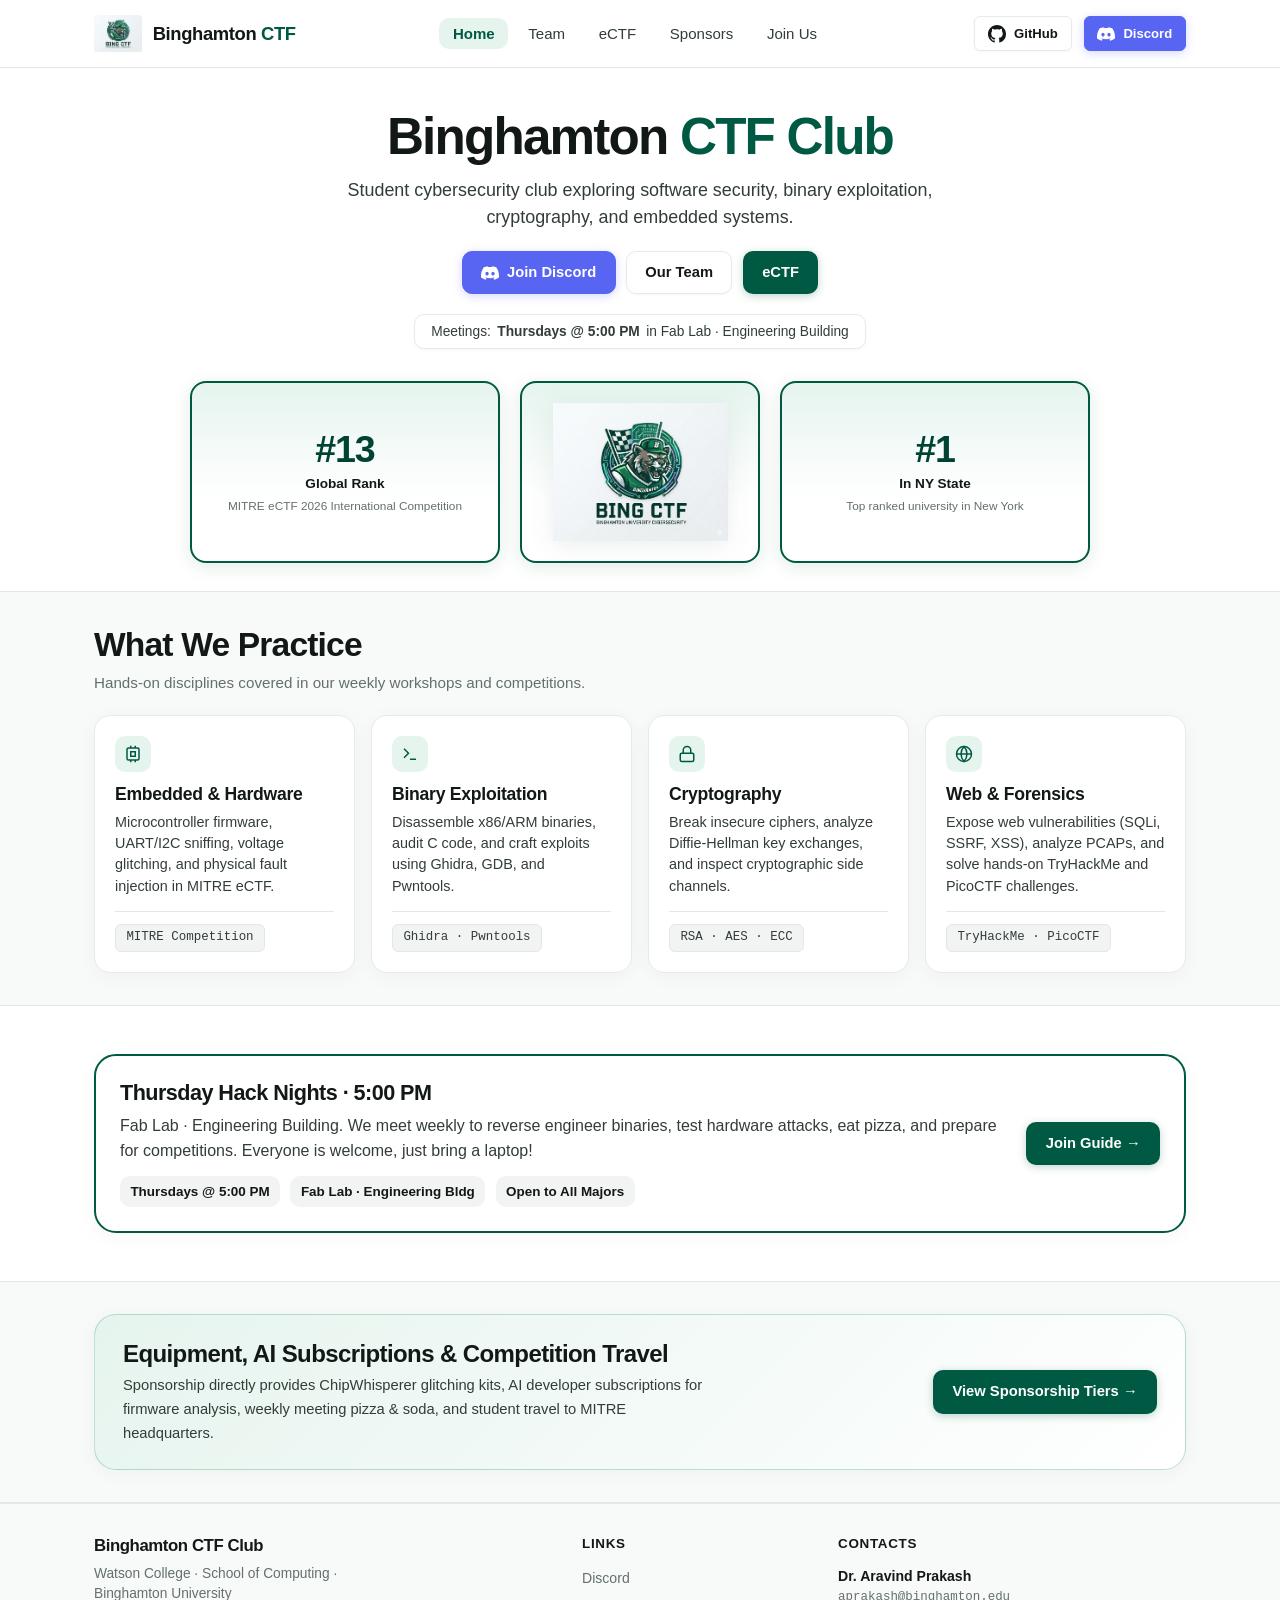
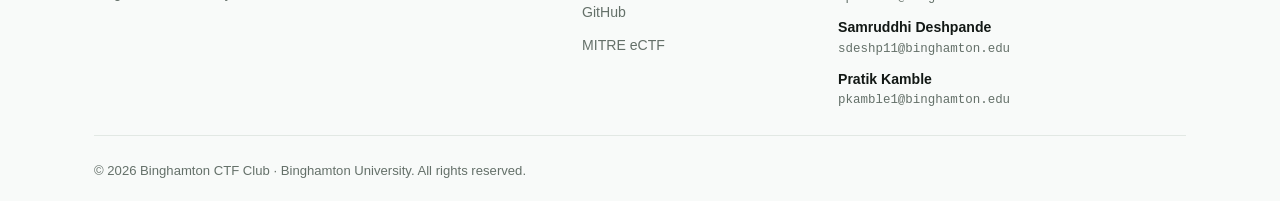
==== commit 0b8fe59f: "Remove Pages column from footer and add organization README template" ====
--- a/index.html
+++ b/index.html
@@ -211,16 +211,7 @@
           <p>Watson College · School of Computing · Binghamton University</p>
         </div>
 
-        <div class="footer-col">
-          <h5>Pages</h5>
-          <ul class="footer-links">
-            <li><a href="index.html" class="footer-link">Home</a></li>
-            <li><a href="team.html" class="footer-link">Team</a></li>
-            <li><a href="ectf.html" class="footer-link">eCTF</a></li>
-            <li><a href="sponsors.html" class="footer-link">Sponsors</a></li>
-            <li><a href="join.html" class="footer-link">Join Us</a></li>
-          </ul>
-        </div>
+
 
         <div class="footer-col">
           <h5>Links</h5>
--- a/assets/css/style.css
+++ b/assets/css/style.css
@@ -976,7 +976,7 @@
 
 .footer-grid {
   display: grid;
-  grid-template-columns: 2fr 1fr 1fr 1fr;
+  grid-template-columns: 2fr 1fr 1.5fr;
   gap: 1.5rem;
   margin-bottom: 1.5rem;
 }
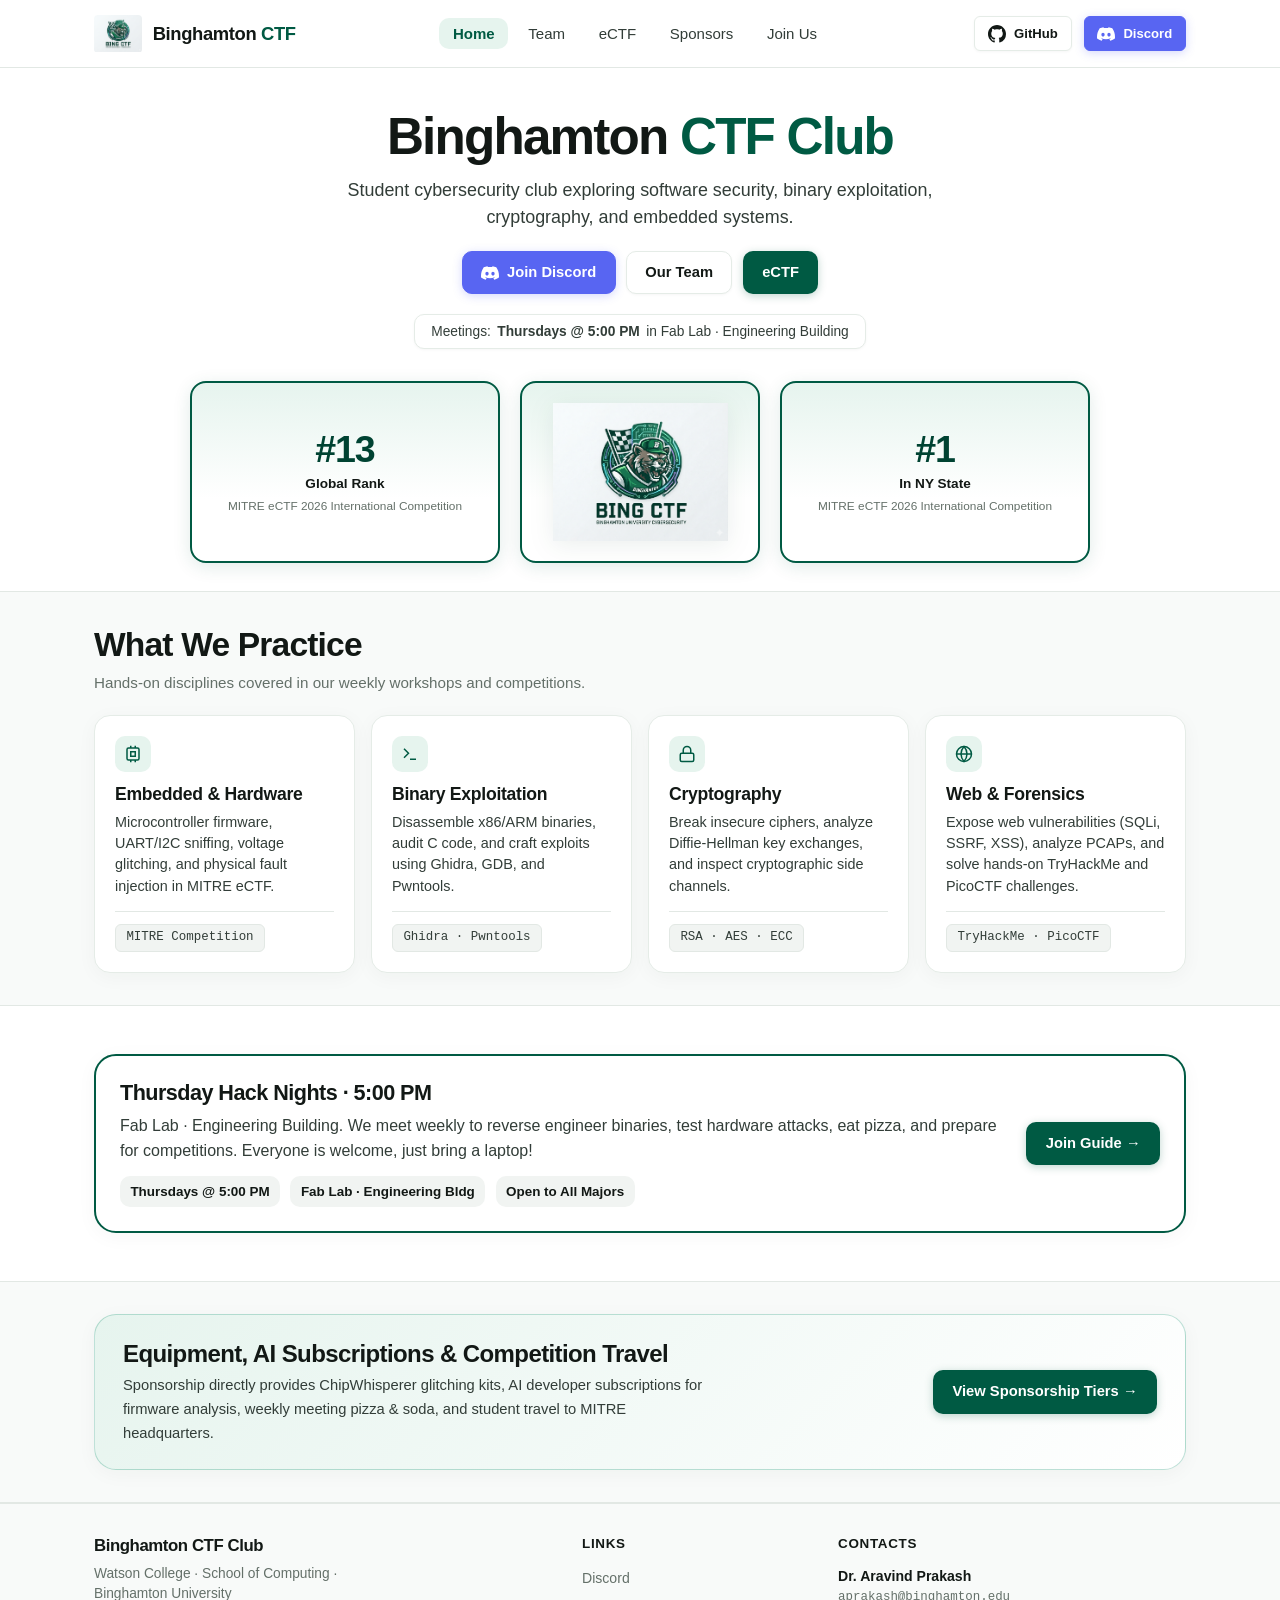
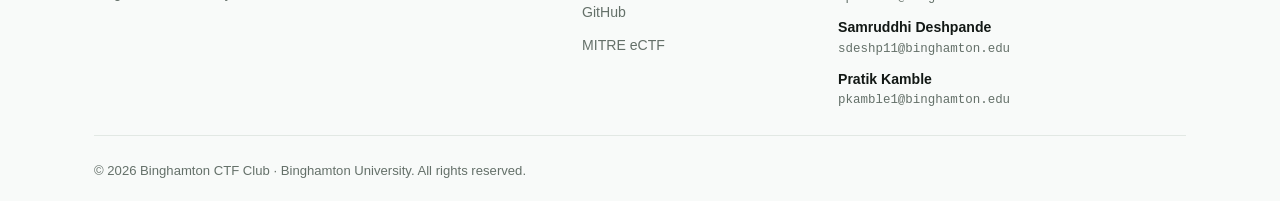
==== commit 8f838d73: "Specify MITRE eCTF 2026 International Competition for #1 in NY State rank" ====
--- a/index.html
+++ b/index.html
@@ -102,7 +102,7 @@
           <div class="stat-card stat-featured">
             <div class="stat-number">#1</div>
             <div class="stat-label">In NY State</div>
-            <div class="stat-desc">Top ranked university in New York</div>
+            <div class="stat-desc">MITRE eCTF 2026 International Competition</div>
           </div>
         </div>
       </div>
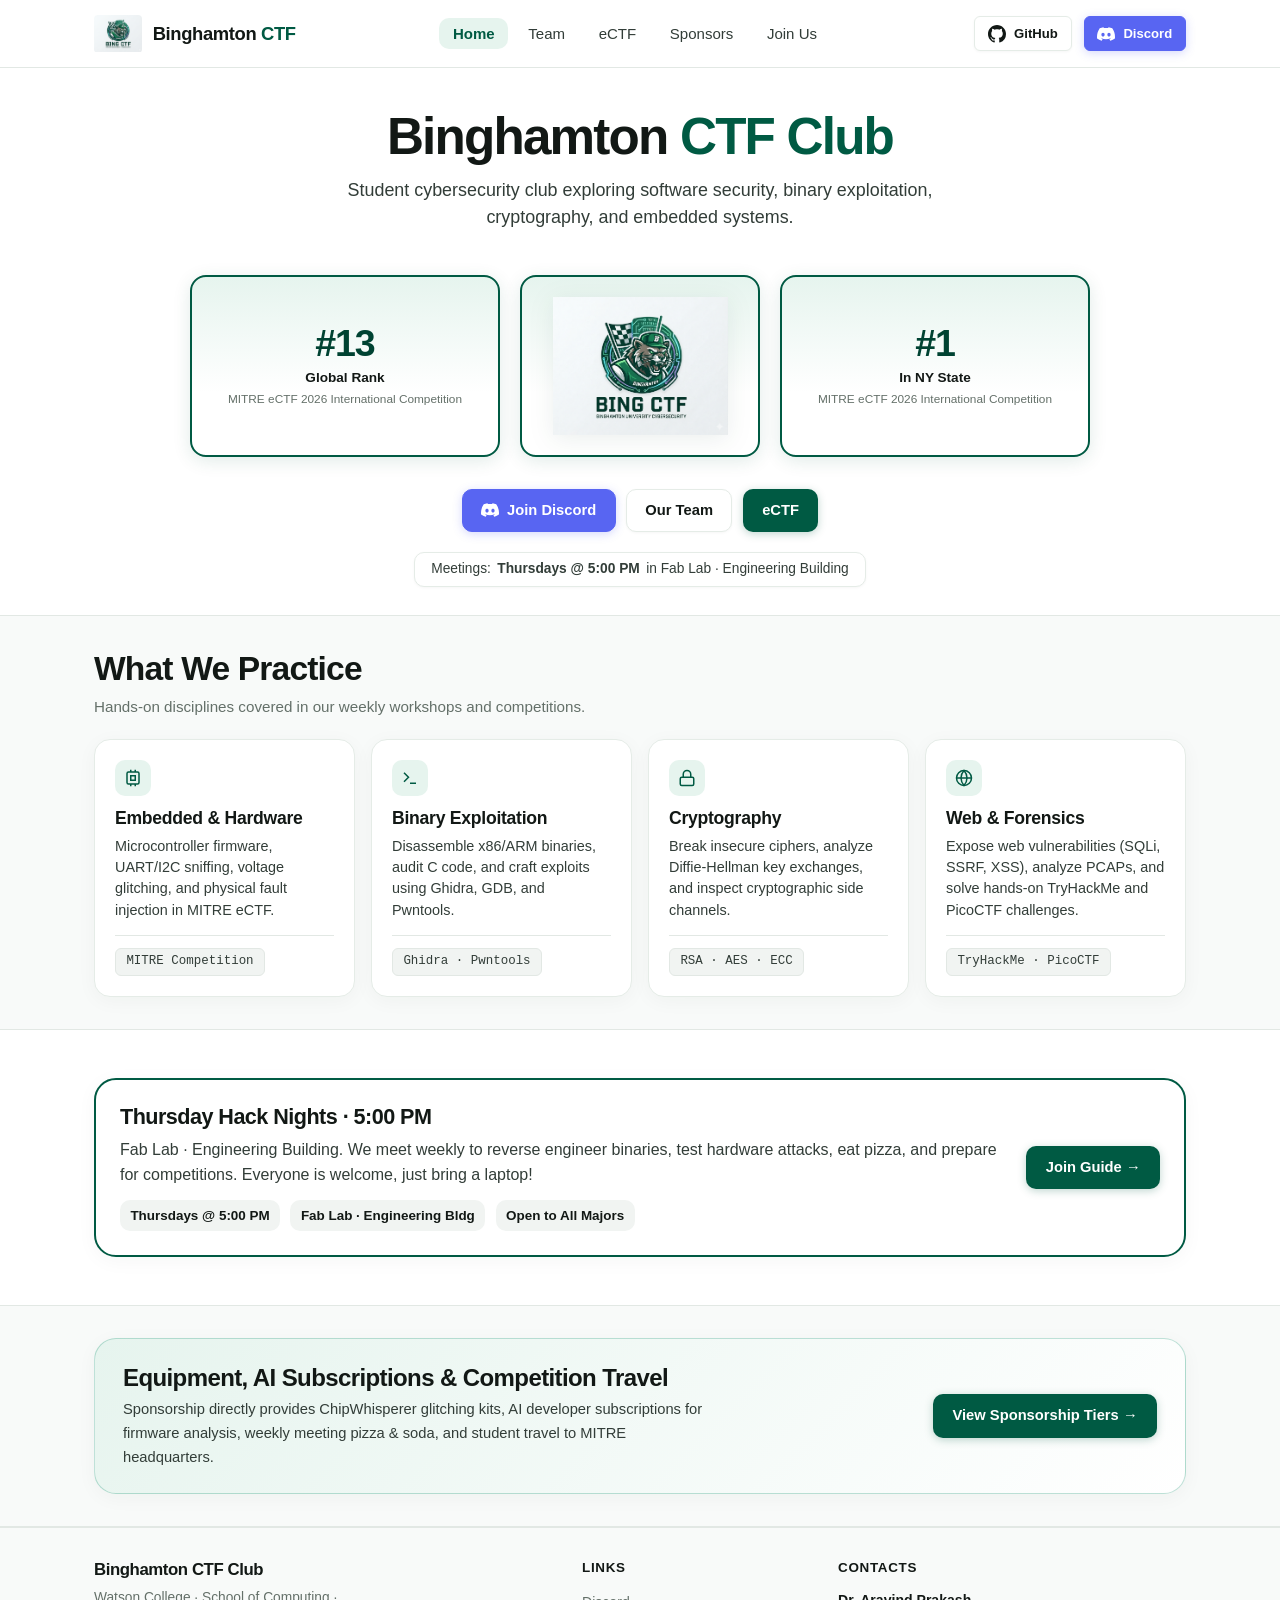
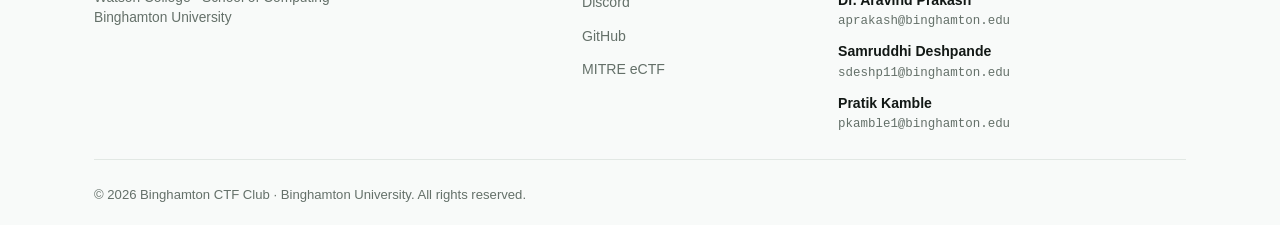
==== commit 63198b22: "Position symmetrical trio grid before buttons in both desktop and mobile views" ====
--- a/index.html
+++ b/index.html
@@ -61,7 +61,7 @@
     <!-- Centered Hero Section with Symmetrical Stat & Logo Trio -->
     <section class="hero hero-centered">
       <div class="container">
-        <div class="hero-content hero-content-center">
+        <div class="hero-content hero-content-center" style="margin-bottom:1.5rem">
           <h1 class="hero-title">
             Binghamton <span class="highlight-green">CTF Club</span>
           </h1>
@@ -69,7 +69,31 @@
           <p class="hero-subtitle">
             Student cybersecurity club exploring software security, binary exploitation, cryptography, and embedded systems.
           </p>
-
+        </div>
+
+        <!-- Symmetrical Trio: #13 | Logo | #1 -->
+        <div class="hero-trio-grid">
+          <!-- Left: #13 Global Rank -->
+          <div class="stat-card stat-featured">
+            <div class="stat-number">#13</div>
+            <div class="stat-label">Global Rank</div>
+            <div class="stat-desc">MITRE eCTF 2026 International Competition</div>
+          </div>
+
+          <!-- Center: Club Logo between the boxes -->
+          <div class="hero-center-logo-card">
+            <img src="assets/images/logo.png" alt="Binghamton CTF Club Logo" class="hero-center-logo">
+          </div>
+
+          <!-- Right: #1 In NY State -->
+          <div class="stat-card stat-featured">
+            <div class="stat-number">#1</div>
+            <div class="stat-label">In NY State</div>
+            <div class="stat-desc">MITRE eCTF 2026 International Competition</div>
+          </div>
+        </div>
+
+        <div class="hero-content hero-content-center" style="margin-top:2rem;margin-bottom:0">
           <div class="hero-cta-group hero-cta-center">
             <a href="https://discord.gg/Rn5ER6Tw" target="_blank" rel="noopener noreferrer" class="btn btn-discord">
               <svg viewBox="0 0 16 16" fill="currentColor" width="18" height="18"><path d="M13.545 2.907a13.227 13.227 0 0 0-3.257-1.011.05.05 0 0 0-.052.025c-.141.25-.297.577-.406.833a12.19 12.19 0 0 0-3.658 0 8.258 8.258 0 0 0-.412-.833.051.051 0 0 0-.052-.025c-1.125.194-2.22.534-3.257 1.011a.041.041 0 0 0-.021.018C.356 6.024-.213 9.047.066 12.032c.001.014.01.028.021.037a13.276 13.276 0 0 0 3.995 2.02.05.05 0 0 0 .056-.019c.308-.42.582-.863.818-1.329a.05.05 0 0 0-.01-.059.051.051 0 0 0-.018-.011 8.875 8.875 0 0 1-1.248-.595.05.05 0 0 1-.02-.066.051.051 0 0 1 .015-.019c.084-.063.168-.129.248-.195a.05.05 0 0 1 .051-.007c2.619 1.196 5.454 1.196 8.041 0a.052.052 0 0 1 .053.007c.08.066.164.132.248.195a.051.051 0 0 1-.004.085 8.254 8.254 0 0 1-1.249.594.05.05 0 0 0-.03.03.052.052 0 0 0 .003.041c.24.465.515.909.817 1.329a.05.05 0 0 0 .056.019 13.235 13.235 0 0 0 4.001-2.02.049.049 0 0 0 .021-.037c.334-3.451-.559-6.449-2.366-9.106a.034.034 0 0 0-.02-.019Zm-8.198 7.307c-.789 0-1.438-.724-1.438-1.612 0-.889.637-1.613 1.438-1.613.807 0 1.45.73 1.438 1.613 0 .888-.637 1.612-1.438 1.612Zm5.316 0c-.788 0-1.438-.724-1.438-1.612 0-.889.637-1.613 1.438-1.613.807 0 1.451.73 1.438 1.613 0 .888-.631 1.612-1.438 1.612Z"/></svg>
@@ -81,28 +105,6 @@
 
           <div class="hero-meeting-pill">
             Meetings: <strong>Thursdays @ 5:00 PM</strong> in Fab Lab · Engineering Building
-          </div>
-        </div>
-
-        <!-- Symmetrical Trio: #13 | Logo | #1 -->
-        <div class="hero-trio-grid">
-          <!-- Left: #13 Global Rank -->
-          <div class="stat-card stat-featured">
-            <div class="stat-number">#13</div>
-            <div class="stat-label">Global Rank</div>
-            <div class="stat-desc">MITRE eCTF 2026 International Competition</div>
-          </div>
-
-          <!-- Center: Club Logo between the boxes -->
-          <div class="hero-center-logo-card">
-            <img src="assets/images/logo.png" alt="Binghamton CTF Club Logo" class="hero-center-logo">
-          </div>
-
-          <!-- Right: #1 In NY State -->
-          <div class="stat-card stat-featured">
-            <div class="stat-number">#1</div>
-            <div class="stat-label">In NY State</div>
-            <div class="stat-desc">MITRE eCTF 2026 International Competition</div>
           </div>
         </div>
       </div>
--- a/assets/css/style.css
+++ b/assets/css/style.css
@@ -480,7 +480,7 @@
   gap: 1.25rem;
   align-items: stretch;
   max-width: 900px;
-  margin: 0 auto;
+  margin: 1.5rem auto;
 }
 
 .hero-center-logo-card {
@@ -1127,13 +1127,20 @@
   .hero-trio-grid {
     grid-template-columns: 1fr;
     max-width: 380px;
-    margin: 0 auto;
+    width: 100%;
+    margin: 1.25rem auto 1.5rem auto;
     gap: 1rem;
   }
 
   .hero-center-logo-card {
     order: -1;
     min-height: 170px;
+  }
+
+  .hero-cta-group {
+    width: 100%;
+    display: flex;
+    justify-content: center;
   }
 
   .meeting-banner {
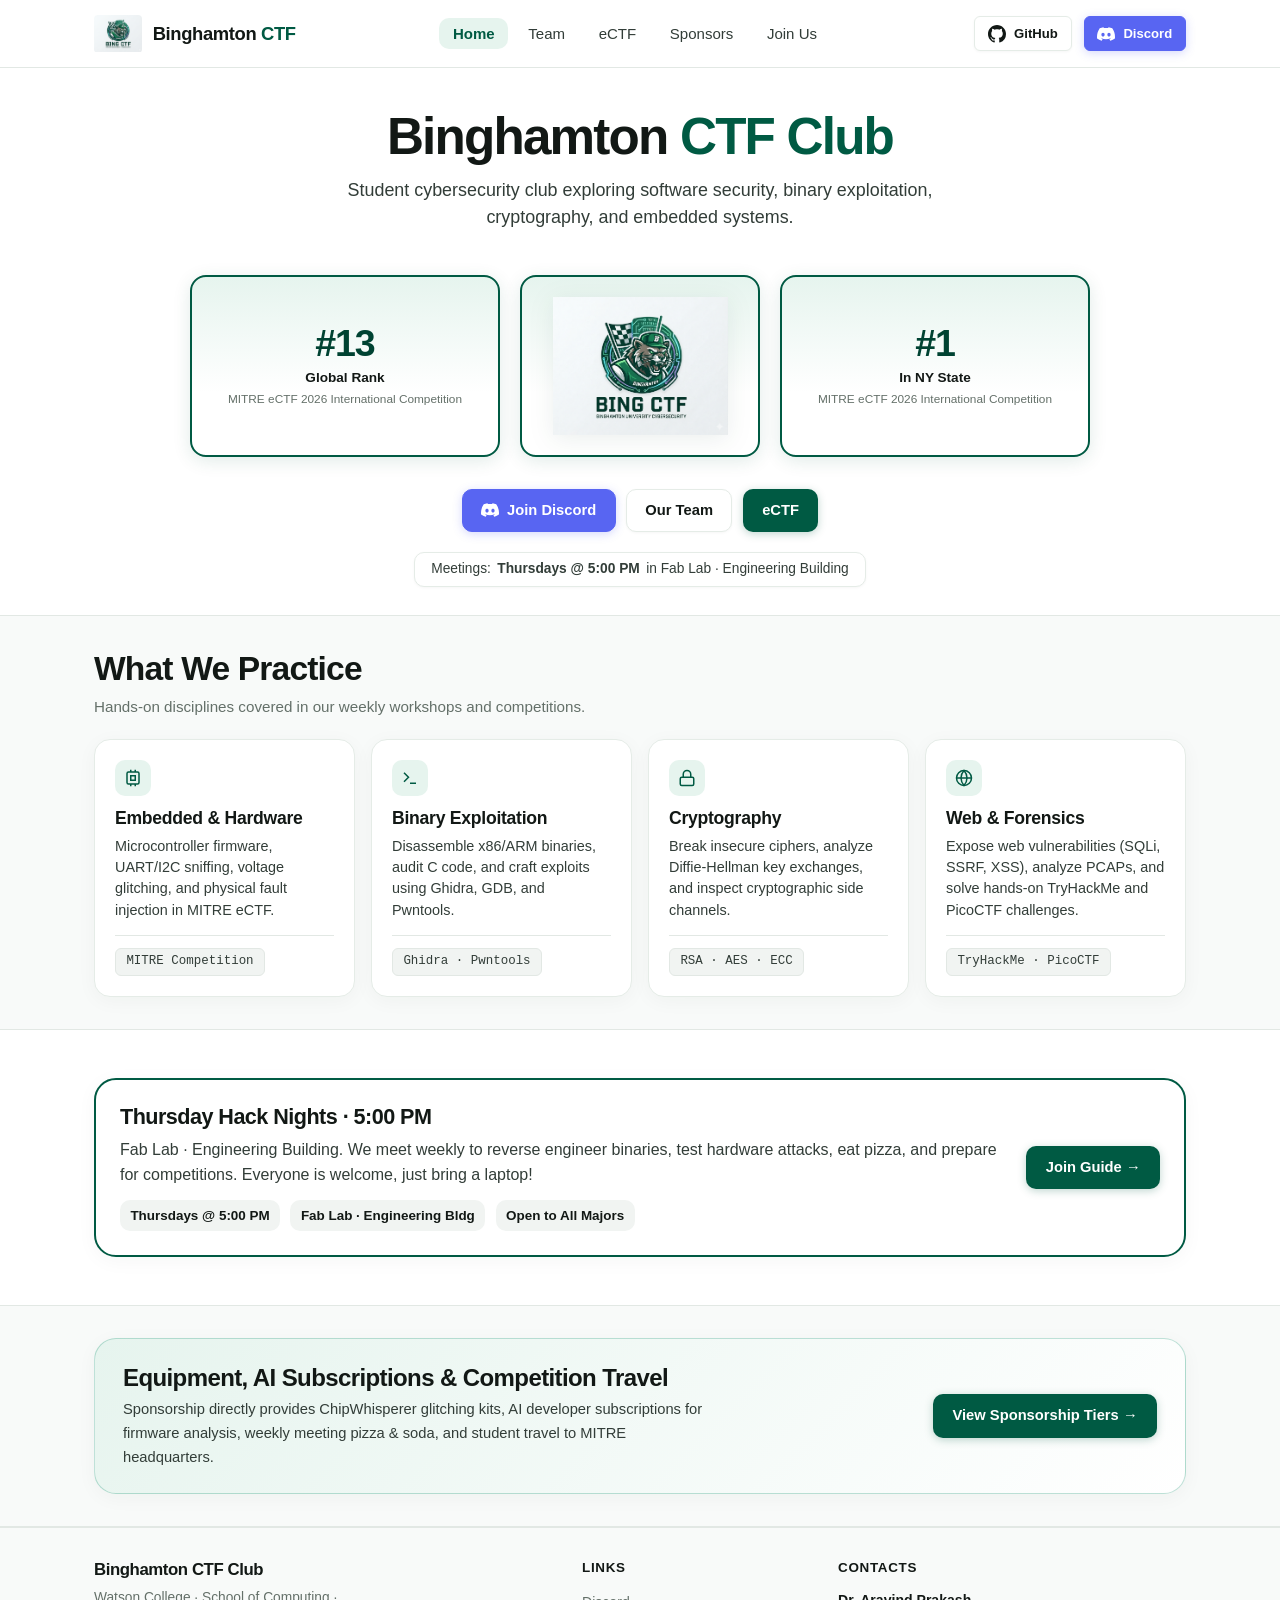
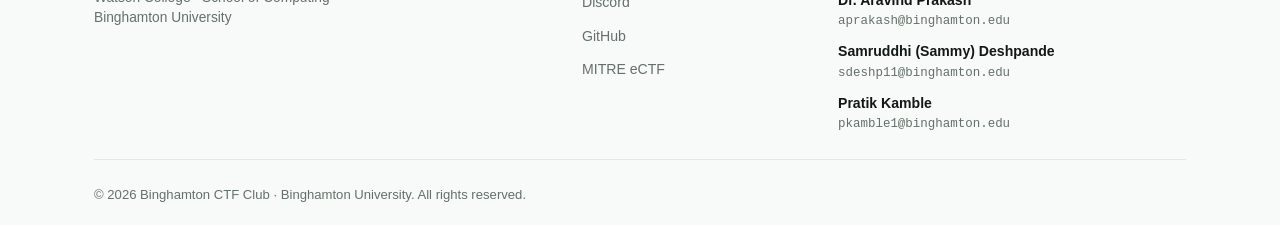
==== commit a3b5e5dd: "Update co-captain name to Samruddhi (Sammy) Deshpande across site" ====
--- a/index.html
+++ b/index.html
@@ -4,21 +4,81 @@
   <meta charset="UTF-8">
   <meta name="viewport" content="width=device-width, initial-scale=1.0, viewport-fit=cover">
   <title>Binghamton CTF Club | Binghamton University</title>
-  <meta name="description" content="Official website of Binghamton CTF Club at Binghamton University. Ranked #13 globally in MITRE eCTF 2026. Weekly meetings every Thursday at 5 PM in Fab Lab.">
-  <meta name="keywords" content="Binghamton CTF, Binghamton University, eCTF, MITRE eCTF, Watson College, School of Computing, Cybersecurity, Hardware Hacking">
+  <meta name="description" content="Official website of Binghamton CTF Club at Binghamton University. Ranked #13 globally in MITRE eCTF 2026 and #1 in NY State. Weekly meetings Thursdays at 5 PM in the Fab Lab.">
+  <meta name="keywords" content="Binghamton CTF, Binghamton University, eCTF, MITRE eCTF, Watson College, School of Computing, Cybersecurity, Hardware Hacking, Binary Exploitation, Cryptography">
   <meta name="author" content="Binghamton CTF Club">
+  <meta name="robots" content="index, follow, max-image-preview:large, max-snippet:-1, max-video-preview:-1">
+
+  <!-- Canonical & LLM Discovery -->
+  <link rel="canonical" href="https://bing-ctf.github.io/">
+  <link rel="alternate" type="text/markdown" title="LLM Context Summary" href="/llms.txt">
 
   <!-- Open Graph -->
+  <meta property="og:site_name" content="Binghamton CTF Club">
+  <meta property="og:locale" content="en_US">
   <meta property="og:title" content="Binghamton CTF Club | Binghamton University">
-  <meta property="og:description" content="Ranked #13 globally in MITRE eCTF 2026. Hardware security, binary analysis, and cybersecurity competitions.">
+  <meta property="og:description" content="Ranked #13 globally in MITRE eCTF 2026 and #1 in NY State. Hardware security, binary analysis, and collegiate cybersecurity competitions.">
   <meta property="og:type" content="website">
   <meta property="og:url" content="https://bing-ctf.github.io/">
   <meta property="og:image" content="https://bing-ctf.github.io/assets/images/ectf-team-2026.jpg">
+  <meta property="og:image:alt" content="Binghamton University eCTF 2026 Competition Squad in the Fab Lab">
+
+  <!-- Twitter Card -->
+  <meta name="twitter:card" content="summary_large_image">
+  <meta name="twitter:title" content="Binghamton CTF Club | Binghamton University">
+  <meta name="twitter:description" content="Ranked #13 globally in MITRE eCTF 2026 and #1 in NY State. Hardware security, binary analysis, and collegiate cybersecurity competitions.">
+  <meta name="twitter:image" content="https://bing-ctf.github.io/assets/images/ectf-team-2026.jpg">
 
   <!-- Favicon & Styles -->
   <link rel="icon" type="image/png" href="assets/images/logo.png">
   <link rel="stylesheet" href="assets/css/style.css">
   <link rel="stylesheet" href="assets/css/ectf.css">
+
+  <!-- Structured Data: Organization & WebSite (Schema.org JSON-LD) -->
+  <script type="application/ld+json">
+  {
+    "@context": "https://schema.org",
+    "@graph": [
+      {
+        "@type": "WebSite",
+        "@id": "https://bing-ctf.github.io/#website",
+        "url": "https://bing-ctf.github.io/",
+        "name": "Binghamton CTF Club",
+        "description": "Student cybersecurity club exploring software security, binary exploitation, cryptography, and embedded systems at Binghamton University.",
+        "inLanguage": "en-US"
+      },
+      {
+        "@type": "EducationalOrganization",
+        "@id": "https://bing-ctf.github.io/#organization",
+        "name": "Binghamton CTF Club",
+        "alternateName": ["Bing CTF", "Binghamton University eCTF Team", "Watson College CTF"],
+        "url": "https://bing-ctf.github.io/",
+        "logo": "https://bing-ctf.github.io/assets/images/logo.png",
+        "image": "https://bing-ctf.github.io/assets/images/ectf-team-2026.jpg",
+        "description": "Official cybersecurity club and competitive MITRE eCTF team of Binghamton University. Ranked #13 globally out of 161 teams and #1 in New York State in MITRE eCTF 2026.",
+        "parentOrganization": {
+          "@type": "CollegeOrUniversity",
+          "name": "Binghamton University (State University of New York)",
+          "url": "https://www.binghamton.edu/"
+        },
+        "department": {
+          "@type": "Organization",
+          "name": "Thomas J. Watson College of Engineering and Applied Science, School of Computing",
+          "url": "https://www.binghamton.edu/watson/"
+        },
+        "sameAs": [
+          "https://discord.gg/Rn5ER6Tw",
+          "https://github.com/bing-ctf",
+          "https://ectf.mitre.org"
+        ],
+        "award": [
+          "Ranked #13 Globally out of 161 international teams in MITRE eCTF 2026",
+          "Ranked #1 in New York State in MITRE eCTF 2026"
+        ]
+      }
+    ]
+  }
+  </script>
 </head>
 <body>
 
@@ -235,7 +295,7 @@
             </li>
             <li>
               <a href="mailto:sdeshp11@binghamton.edu?subject=Binghamton%20CTF%20Inquiry" class="footer-link">
-                <strong>Samruddhi Deshpande</strong>
+                <strong>Samruddhi (Sammy) Deshpande</strong>
                 <span class="footer-email">sdeshp11@binghamton.edu</span>
               </a>
             </li>
--- a/assets/css/ectf.css
+++ b/assets/css/ectf.css
@@ -216,7 +216,7 @@
 
 .tiers-grid {
   display: grid;
-  grid-template-columns: repeat(3, 1fr);
+  grid-template-columns: repeat(4, 1fr);
   gap: 1.25rem;
   margin: 1.5rem 0;
   align-items: stretch;
@@ -563,6 +563,15 @@
   font-family: var(--font-mono);
 }
 
+@media (max-width: 1080px) {
+  .tiers-grid {
+    grid-template-columns: repeat(2, 1fr);
+    max-width: 760px;
+    margin-left: auto;
+    margin-right: auto;
+  }
+}
+
 /* Responsive */
 @media (max-width: 900px) {
   .progression-grid,
@@ -571,13 +580,6 @@
     grid-template-columns: 1fr;
   }
 
-  .tiers-grid {
-    grid-template-columns: 1fr;
-    max-width: 500px;
-    margin-left: auto;
-    margin-right: auto;
-  }
-
   .discord-box {
     grid-template-columns: 1fr;
     text-align: center;
@@ -591,5 +593,6 @@
 @media (max-width: 600px) {
   .tiers-grid {
     grid-template-columns: 1fr;
-  }
-}
+    max-width: 480px;
+  }
+}
